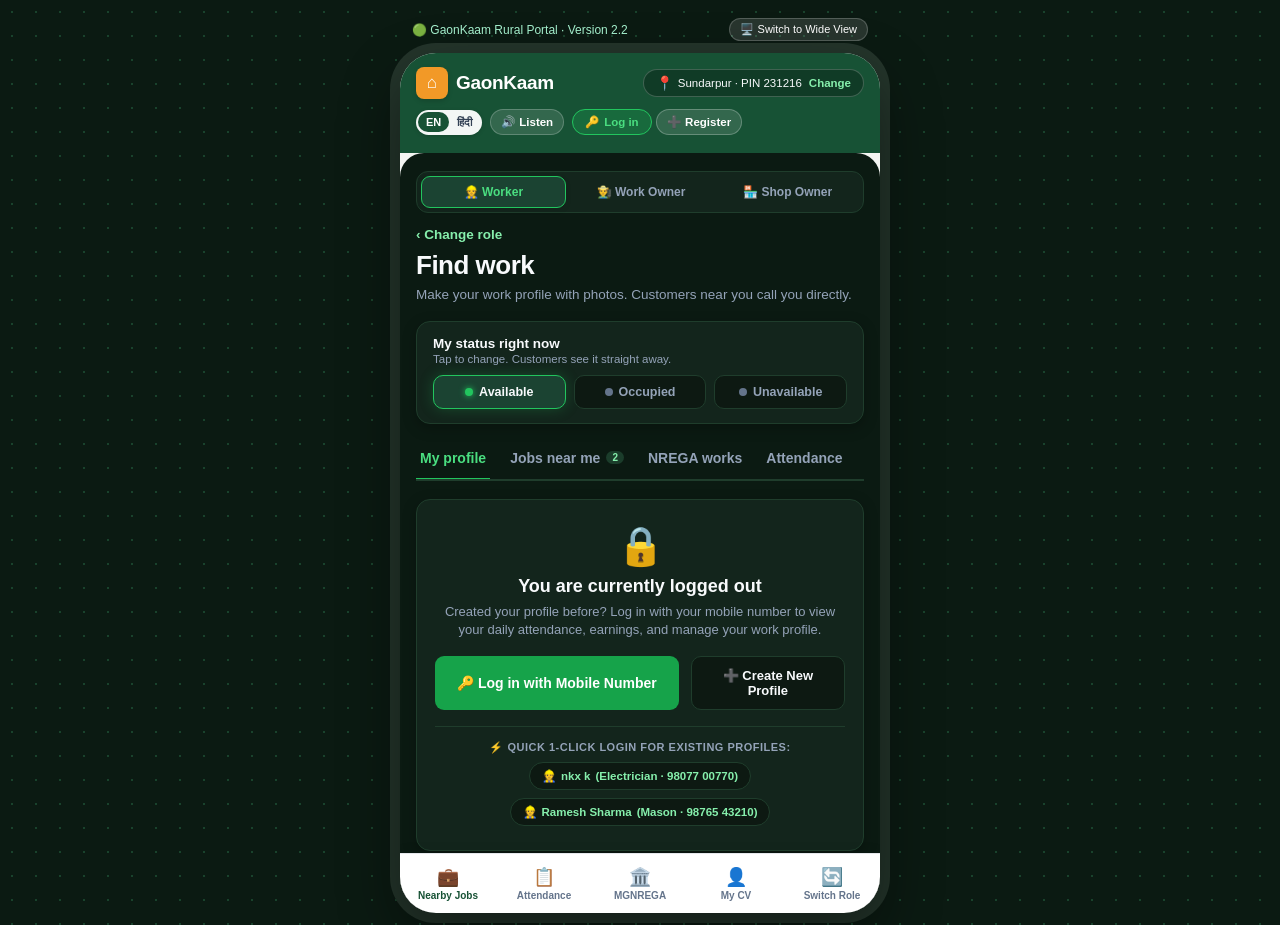
==== index.html @ 46cc80a9 "Initial commit: GaonKaam rural employment & commerce portal" ====
<!DOCTYPE html>
<html lang="en">
<head>
  <meta charset="UTF-8">
  <meta name="viewport" content="width=device-width, initial-scale=1.0, maximum-scale=1.0, user-scalable=no">
  <title>GaonKaam - Village Employment & Local Bazaar</title>
  <link rel="stylesheet" href="styles.css">
  <link rel="icon" href="data:image/svg+xml,<svg xmlns='http://www.w3.org/2000/svg' viewBox='0 0 24 24' fill='%23f59e0b'><rect width='24' height='24' rx='6' fill='%23175235'/><path d='m3 9 9-7 9 7v11a2 2 0 0 1-2 2H5a2 2 0 0 1-2-2z' stroke='%23ffffff' stroke-width='2'/></svg>">
</head>
<body>

  <!-- Outer Responsive Wrapper -->
  <div class="app-container-wrapper" id="appContainerWrapper">
    
    <!-- Top Mockup Controller Bar -->
    <div class="top-device-bar">
      <span>🟢 GaonKaam Rural Portal · Version 2.2</span>
      <button class="device-toggle-btn" id="deviceToggleBtn" onclick="toggleDeviceView()">
        🖥️ Switch to Wide View
      </button>
    </div>

    <!-- Phone Canvas Shell -->
    <div class="phone-canvas">
      
      <!-- Scrollable Inner Viewport -->
      <div class="app-viewport" id="appViewport">

        <!-- ================================================================
             SCREEN 1: FIRST INTERFACE - LOCATION ACCESS (PINCODE / DISTRICT / BLOCK)
             ================================================================ -->
        <div id="screenLocationGate" class="location-gate-card">
          <div class="gate-badge-header">
            <div class="gate-logo-icon">🏡</div>
            <h1>GaonKaam · गाँवकाम</h1>
            <p>Work, workers and goods — in your village and beyond. Enter your area to continue.</p>
          </div>

          <!-- Method 1: Pincode -->
          <div class="entry-box-pincode">
            <label class="form-label" style="display:flex; justify-content:space-between;">
              <span>6-Digit Area Pincode / पिनकोड</span>
              <span style="font-weight:normal; color:#64748b; font-size:11px;">Instant Auto-Lookup</span>
            </label>
            <div class="pincode-input-row">
              <input type="number" id="pincodeInput" class="pincode-input-field" placeholder="e.g. 231216" maxlength="6">
              <button class="btn-verify-pin" onclick="handlePincodeLookup(document.getElementById('pincodeInput').value.trim())">Check</button>
            </div>
            <div id="pincodeFeedback" style="font-size:12px; margin-top:6px; min-height:16px;"></div>
          </div>

          <div class="divider-with-text">OR CHOOSE DISTRICT &amp; BLOCK / ज़िला और ब्लॉक</div>

          <!-- Method 2: State -> District -> Block -> Village Dropdowns -->
          <form id="locationSelectForm" class="dropdown-fields-box" onsubmit="submitLocationForm(event)">
            <div class="form-field-group">
              <label class="form-label">State / राज्य</label>
              <select id="stateSelect" class="select-custom-field">
                <option value="">-- Select State --</option>
              </select>
            </div>

            <div class="form-row-two-col">
              <div class="form-field-group">
                <label class="form-label">District / ज़िला</label>
                <select id="districtSelect" class="select-custom-field" disabled>
                  <option value="">-- Select District --</option>
                </select>
              </div>

              <div class="form-field-group">
                <label class="form-label">Block / ब्लॉक</label>
                <select id="blockSelect" class="select-custom-field" disabled>
                  <option value="">-- Select Block --</option>
                </select>
              </div>
            </div>

            <div class="form-field-group">
              <label class="form-label">Village / गाँव या कस्बा</label>
              <select id="villageSelect" class="select-custom-field" disabled>
                <option value="">-- Select Village --</option>
              </select>
            </div>

            <button type="submit" class="btn-publish-listing" style="margin-top:4px;">
              Enter Village Portal · गाँव में प्रवेश करें ›
            </button>
          </form>

          <!-- Detect GPS button -->
          <button type="button" class="btn-profile-secondary" onclick="autoDetectLocation()">
            📍 Detect My Village Automatically
          </button>

          <!-- Quick Demo Villages Chips -->
          <div>
            <span style="font-size:12px; font-weight:700; color:#475569;">Try Demo Villages:</span>
            <div class="quick-demo-villages">
              <button type="button" class="demo-chip" onclick="selectDemoVillage('231216', 'Sundarpur')">🌾 Sundarpur (Sonbhadra - 231216)</button>
              <button type="button" class="demo-chip" onclick="selectDemoVillage('231217', 'Kheda')">🏡 Kheda (Sonbhadra - 231217)</button>
              <button type="button" class="demo-chip" onclick="selectDemoVillage('801108', 'Maner')">🚜 Maner (Patna - 801108)</button>
              <button type="button" class="demo-chip" onclick="selectDemoVillage('303007', 'Bagru')">🪵 Bagru (Jaipur - 303007)</button>
            </div>
          </div>
        </div>

        <!-- ================================================================
             SCREEN 2: SECOND INTERFACE - MAIN HUB / WHAT DO YOU WANT TO DO? (PAGE 1)
             ================================================================ -->
        <div id="screenHomeHub" class="hidden">
          <!-- Green Header matching Page 1 + User Logout Bar -->
          <div class="header-green role-portal-mode">
            <div class="header-top-row">
              <div class="logo-group" onclick="navigateTo('home_hub')">
                <div class="logo-badge">⌂</div>
                <div class="logo-text">GaonKaam</div>
              </div>

              <!-- Location Pill matching Screenshot -->
              <div class="header-loc-pill" onclick="navigateTo('location_gate')">
                <span class="loc-pin-icon">📍</span>
                <span id="currentLocTextTop">Sundarpur · PIN 231216</span>
                <span class="loc-change-text">Change</span>
              </div>

              <!-- Center/Right Actions -->
              <div class="header-right-actions">
                <div class="lang-toggle-pill">
                  <button type="button" class="lang-btn active" id="btnLangEn" onclick="switchLang('en')">EN</button>
                  <button type="button" class="lang-btn" id="btnLangHi" onclick="switchLang('hi')">हिंदी</button>
                </div>
                <button type="button" class="header-action-btn" onclick="speakCurrentScreen()" title="Listen to Screen">
                  <span>🔊</span>
                  <span>Listen</span>
                </button>
                <div id="headerUserBadgeContainer"></div>
              </div>
            </div>

            <!-- Village Location Pill (Fallback) -->
            <div class="location-status-bar">
              <div class="location-info">
                <span class="loc-pin-icon">📍</span>
                <span id="currentLocText">Sundarpur village · [Your district]</span>
              </div>
              <span class="location-change-link" onclick="navigateTo('location_gate')">Change</span>
            </div>
          </div>

          <!-- White Curved Body -->
          <div class="main-curved-content">
            <div class="section-hero-title">
              What do you want to do? <span style="font-weight:normal; font-size:15px; color:#475569;">आप क्या करना चाहते हैं?</span>
            </div>

            <!-- Dynamic Role Cards Stack -->
            <div id="homeHubContent"></div>
          </div>
        </div>

        <!-- ================================================================
             SCREEN 3: ALL WORK CATEGORIES (PDF PAGE 2)
             ================================================================ -->
        <div id="screenAllWork" class="hidden">
          <div class="sub-screen-header">
            <div class="header-left-col">
              <button class="back-btn" onclick="navigateTo('home_hub')">‹</button>
              <div class="sub-header-titles">
                <h2>All work</h2>
                <p>सभी काम · pick a type of work</p>
              </div>
            </div>
            <div class="lang-toggle-pill">
              <button type="button" class="lang-btn active" onclick="switchLang('en')">EN</button>
              <button type="button" class="lang-btn" onclick="switchLang('hi')">हिंदी</button>
            </div>
          </div>

          <!-- Search Bar -->
          <div class="search-container">
            <div class="search-input-box">
              <span class="search-icon">🔍</span>
              <input type="text" id="searchWorkInput" placeholder="Search carpenter, mason, driver...">
            </div>
          </div>

          <!-- Counter Banner -->
          <div class="categories-status-banner" id="allWorkCountBanner">
            12 types of work · 27 workers <span>Tap to see workers</span>
          </div>

          <!-- 3x4 Categories Grid (Page 2) -->
          <div class="work-categories-grid" id="categoriesGridContainer"></div>
        </div>

        <!-- ================================================================
             SCREEN 4: CATEGORY WORKERS LISTING (PDF PAGE 3)
             ================================================================ -->
        <div id="screenCategoryWorkers" class="hidden">
          <div class="sub-screen-header">
            <div class="header-left-col">
              <button class="back-btn" onclick="navigateTo('all_work')">‹</button>
              <div class="sub-header-titles">
                <h2 id="categoryWorkersHeaderTitle">Carpenters</h2>
                <p id="categoryWorkersHeaderSub">बढ़ई · 6 people</p>
              </div>
            </div>
          </div>

          <!-- Distance Filter Pills (Page 3) -->
          <div class="pills-filter-row" id="categoryDistancePills">
            <button class="distance-pill active" data-dist="anywhere" onclick="setDistanceFilter('anywhere')">Anywhere</button>
            <button class="distance-pill" data-dist="village" onclick="setDistanceFilter('village')">My village</button>
            <button class="distance-pill" data-dist="10km" onclick="setDistanceFilter('10km')">10 km</button>
            <button class="distance-pill" data-dist="50km" onclick="setDistanceFilter('50km')">50 km</button>
          </div>

          <!-- Workers Cards List (Page 3 - Real Photos & Past Sites) -->
          <div class="workers-cards-list" id="categoryWorkersList"></div>
        </div>

        <!-- ================================================================
             SCREEN 5: HIRE WORKERS DIRECTORY & JOB BOARD (PDF PAGE 4)
             ================================================================ -->
        <div id="screenHireWorkers" class="hidden">
          <div class="sub-screen-header">
            <div class="header-left-col">
              <button class="back-btn" onclick="navigateTo('home_hub')">‹</button>
              <div class="sub-header-titles">
                <h2>Hire workers</h2>
                <p>कारीगर बुलाएं · verified by phone</p>
              </div>
            </div>
            <button class="cart-header-btn" title="Post Job" onclick="openPostJobModal()">
              <span style="font-size:20px;">➕</span>
            </button>
          </div>

          <!-- Work Owner's Hired Team & Attendance Shortcut Banner (User Request) -->
          <div class="hired-team-banner-card" id="hireScreenHiredBanner" onclick="navigateTo('profile_creator')">
            <div class="hired-banner-left">
              <span style="font-size:22px;">📋</span>
              <div>
                <strong id="hiredBannerTitle">My Hired Workers &amp; Daily Attendance Register</strong>
                <p id="hiredBannerSub">Track present/absent days and total wages due</p>
              </div>
            </div>
            <span class="hired-banner-badge" id="hiredBannerCountBadge">2 Active</span>
          </div>

          <!-- Category Filter Bar (Page 4) -->
          <div class="category-pill-bar" id="hireCategoryPills"></div>

          <!-- Yellow "Post a job instead" CTA Card (Page 4) -->
          <div class="post-job-cta-card" onclick="openPostJobModal()">
            <div class="post-job-left">
              <div class="plus-gold-circle">+</div>
              <div>
                <div class="post-job-title">Post a job instead</div>
                <div class="post-job-sub">Workers nearby will call you</div>
              </div>
            </div>
            <div class="arrow-right">›</div>
          </div>

          <!-- Subheading -->
          <div class="near-you-header">
            <span id="hireNearCountText">5 workers near you</span>
            <span class="distance-subtext">Within 25 km</span>
          </div>

          <!-- Workers List (Page 4) -->
          <div class="workers-cards-list" id="hireWorkersListContainer"></div>
        </div>

        <!-- ================================================================
             SCREEN 6: GAON BAZAAR (PDF PAGE 5)
             ================================================================ -->
        <div id="screenBazaar" class="hidden">
          <div class="sub-screen-header">
            <div class="header-left-col">
              <button class="back-btn" onclick="navigateTo('home_hub')">‹</button>
              <div class="sub-header-titles">
                <h2>Gaon Bazaar</h2>
                <p>गाँव का बाज़ार · buy from local dealers</p>
              </div>
            </div>
            <button class="cart-header-btn" onclick="openCartModal()">
              🛒
              <div class="cart-counter-badge" id="bazaarCartBadge">2</div>
            </button>
          </div>

          <!-- Search Bar (Page 5) -->
          <div class="search-container">
            <div class="search-input-box">
              <span class="search-icon">🔍</span>
              <input type="text" id="searchBazaarInput" placeholder="Seeds, fertiliser, tools, milk...">
            </div>
          </div>

          <!-- Filter Pills (Page 5) -->
          <div class="bazaar-filter-pills" id="bazaarFilterPills">
            <button class="bazaar-pill active" data-filter="in_village" onclick="setBazaarFilter('in_village')">In my village</button>
            <button class="bazaar-pill" data-filter="nearby" onclick="setBazaarFilter('nearby')">Nearby villages</button>
            <button class="bazaar-pill" data-filter="outside" onclick="setBazaarFilter('outside')">Outside · delivery</button>
          </div>

          <!-- Meta Row: Sold in [Village] and Categories link -->
          <div class="bazaar-meta-bar">
            <div class="bazaar-section-title" id="bazaarSoldInTitle">Sold in Sundarpur</div>
            <div style="display:flex; gap:10px; align-items:center;">
              <a class="bazaar-categories-link" style="color:#0284c7; font-weight:700;" onclick="navigateTo('shop_orders')">📦 Shop Orders</a>
              <a class="bazaar-categories-link" onclick="navigateTo('profile_creator')">+ Manage Shop</a>
            </div>
          </div>

          <!-- 2-Column Product Grid (Page 5 - Real Photos) -->
          <div class="bazaar-products-grid" id="bazaarProductsGrid"></div>
        </div>

        <!-- ================================================================
             SCREEN 7: SELL A PRODUCT / STORE MANAGER INTERFACE (PDF PAGE 6)
             ================================================================ -->
        <div id="screenSellProduct" class="hidden">
          <div class="sub-screen-header">
            <div class="header-left-col">
              <button class="back-btn" onclick="navigateTo('bazaar')">‹</button>
              <div class="sub-header-titles">
                <h2>Sell a product</h2>
                <p id="sellProductShopSub">सामान बेचें · Sharma Beej Bhandar</p>
              </div>
            </div>
          </div>

          <!-- Form matching Page 6 with Real Photo Upload -->
          <form class="form-screen-container" onsubmit="handlePublishListing(event)">
            
            <!-- Quick Link to Shop Orders Dashboard -->
            <div style="background:#e0f2fe; border:1px solid #bae6fd; border-radius:10px; padding:10px 12px; display:flex; justify-content:space-between; align-items:center; cursor:pointer;" onclick="navigateTo('shop_orders')">
              <div style="display:flex; align-items:center; gap:8px;">
                <span style="font-size:20px;">📦</span>
                <div>
                  <strong style="font-size:13px; color:#0369a1;">Manage Customer Orders (ऑर्डर देखें)</strong>
                  <p style="font-size:11px; color:#0c4a6e;">Check pending and completed orders from village buyers</p>
                </div>
              </div>
              <span style="font-weight:700; color:#0284c7; font-size:14px;">Open ›</span>
            </div>

            <!-- Real Product Photo Upload Dropzone (Page 6) -->
            <div class="photo-upload-dropzone" onclick="document.getElementById('sellProdFileInput').click()">
              <input type="file" id="sellProdFileInput" accept="image/*" style="display:none;" onchange="handleProductPhotoUpload(event)">
              <span style="font-size:28px;">📷</span>
              <span class="photo-upload-text" id="sellProdPhotoLabel">Add product photo · फोटो लें</span>
              <p style="font-size:11px; color:#64748b;">Upload genuine product picture from camera or gallery</p>
              <img id="sellProdPhotoPreview" src="" class="photo-preview-box" alt="Product Preview">
            </div>

            <!-- Quick Preset Product Photo Chips -->
            <div style="background:#f8fafc; border-radius:8px; padding:8px;">
              <span style="font-size:11px; font-weight:700; color:#475569;">Or pick rural product preset:</span>
              <div style="display:flex; flex-wrap:wrap; gap:6px; margin-top:4px;">
                <button type="button" class="demo-chip" onclick="setPresetProductPhoto('wheatSeedPhoto')">🌾 Wheat Seed</button>
                <button type="button" class="demo-chip" onclick="setPresetProductPhoto('dapFertilizerPhoto')">🪵 DAP Fertilizer</button>
                <button type="button" class="demo-chip" onclick="setPresetProductPhoto('buffaloMilkPhoto')">🥛 Buffalo Milk</button>
                <button type="button" class="demo-chip" onclick="setPresetProductPhoto('steelSicklePhoto')">⛏️ Steel Sickle</button>
              </div>
            </div>

            <!-- Product Name (Page 6) -->
            <div class="form-field-group">
              <label class="form-label">Product name <span class="req">*</span></label>
              <input type="text" id="prodNameInput" class="form-input-text" placeholder="e.g. Wheat seed (certified)" value="Wheat seed (certified)" required>
            </div>

            <!-- Price and Per (Page 6) -->
            <div class="form-row-two-col">
              <div class="form-field-group">
                <label class="form-label">Price (₹) <span class="req">*</span></label>
                <input type="number" id="prodPriceInput" class="form-input-text" placeholder="1250" value="1250" required>
              </div>
              <div class="form-field-group">
                <label class="form-label">Per <span class="req">*</span></label>
                <input type="text" id="prodUnitInput" class="form-input-text" placeholder="40 kg bag" value="40 kg bag" required>
              </div>
            </div>

            <!-- Stock Available (Page 6) -->
            <div class="form-field-group">
              <label class="form-label">Stock available</label>
              <input type="text" id="prodStockInput" class="form-input-text" placeholder="35 bags" value="35 bags">
            </div>

            <!-- Who Can Buy Radio Group (Page 6) -->
            <div class="form-field-group">
              <label class="form-label">Who can buy? · किसे बेचें?</label>
              <div class="radio-options-card">
                <label class="radio-option-item">
                  <input type="radio" name="whoCanBuy" value="village">
                  <div class="radio-text-col">
                    <strong>Only my village</strong>
                    <p>Sundarpur buyers pick up from shop</p>
                  </div>
                </label>
                <label class="radio-option-item">
                  <input type="radio" name="whoCanBuy" value="nearby" checked>
                  <div class="radio-text-col">
                    <strong>Nearby villages</strong>
                    <p>Up to 25 km around you</p>
                  </div>
                </label>
                <label class="radio-option-item">
                  <input type="radio" name="whoCanBuy" value="everywhere">
                  <div class="radio-text-col">
                    <strong>Everywhere</strong>
                    <p>Any buyer · you ship or deliver</p>
                  </div>
                </label>
              </div>
            </div>

            <!-- I Can Deliver Switch (Page 6) -->
            <div class="toggle-switch-row">
              <span class="toggle-switch-label">I can deliver (होम डिलीवरी)</span>
              <label class="switch">
                <input type="checkbox" id="canDeliverSwitch" checked>
                <span class="slider"></span>
              </label>
            </div>

            <!-- Publish Listing Button (Page 6) -->
            <button type="submit" class="btn-publish-listing">
              Publish listing · बेचना शुरू करें
            </button>
          </form>
        </div>

        <!-- ================================================================
             SCREEN 8: DEDICATED PROFILE CREATOR & MANAGER (WITH PHOTOS & WORK SITES & LOGOUT)
             ================================================================ -->
        <div id="screenProfileCreator" class="hidden">
          <div class="sub-screen-header">
            <div class="header-left-col">
              <button class="back-btn" onclick="navigateTo('home_hub')">‹</button>
              <div class="sub-header-titles">
                <h2>Profile Manager</h2>
                <p>प्रोफ़ाइल, फोटो व कार्य स्थल विवरण</p>
              </div>
            </div>
            <button type="button" class="btn-header-logout" onclick="handleUserLogout()" title="Log out">
              <span>🚪</span>
              <span>${t('logout')}</span>
            </button>
          </div>

          <div class="profile-screen-container" id="profileScreenContent"></div>
        </div>

        <!-- ================================================================
             SCREEN 9: SHOP OWNER ORDERS MANAGER (User Request)
             ================================================================ -->
        <div id="screenShopOrders" class="hidden">
          <div class="sub-screen-header">
            <div class="header-left-col">
              <button class="back-btn" onclick="navigateTo('bazaar')">‹</button>
              <div class="sub-header-titles">
                <h2 id="ordersManagerTitle">Shop Orders Manager</h2>
                <p id="ordersManagerShopSub">दुकानदार ऑर्डर प्रबंधन · Sharma Beej Bhandar</p>
              </div>
            </div>
            <button class="btn-profile-secondary" style="font-size:11px; padding:4px 8px;" onclick="navigateTo('sell_product')">
              + Add Item
            </button>
          </div>

          <!-- Dynamic Shop Orders Content (KPIs, Filters, Order Cards) -->
          <div class="orders-screen-container" id="shopOrdersScreenContent"></div>
        </div>

        <!-- ================================================================
             SCREEN 10: MNREGA GOVT RURAL WORKS & DIGITAL ATTENDANCE (User Request)
             ================================================================ -->
        <div id="screenMnrega" class="hidden">
          <div class="sub-screen-header">
            <div class="header-left-col">
              <button class="back-btn" onclick="navigateTo('home_hub')">‹</button>
              <div class="sub-header-titles">
                <h2 id="mnregaHeaderTitle">MGNREGA Rural Works</h2>
                <p id="mnregaHeaderSub">मनरेगा कार्य, जॉब कार्ड व डिजिटल हाजिरी (NMMS)</p>
              </div>
            </div>
            <button class="btn-profile-secondary" style="font-size:11px; padding:4px 8px;" onclick="openJobCardApplicationModal()">
              + Job Card
            </button>
          </div>

          <!-- Dynamic MNREGA Content (Govt Works, Muster Roll Attendance, Workers) -->
          <div class="mnrega-screen-container" id="mnregaScreenContent"></div>
        </div>

      </div> <!-- /app-viewport -->

      <!-- ================================================================
           BOTTOM NAVIGATION BAR (Work, Hire, Market, Sell, Profile)
           ================================================================ -->
      <nav class="bottom-nav-bar hidden" id="bottomNavBar">
        <button class="nav-item-btn active" id="navBtnWork" onclick="navigateTo('all_work')">
          <span class="nav-icon">💼</span>
          <span>Work</span>
        </button>
        <button class="nav-item-btn" id="navBtnHire" onclick="navigateTo('hire_workers')">
          <span class="nav-icon">👥</span>
          <span>Hire</span>
        </button>
        <button class="nav-item-btn" id="navBtnMarket" onclick="navigateTo('bazaar')">
          <span class="nav-icon">🏪</span>
          <span>Market</span>
        </button>
        <button class="nav-item-btn" id="navBtnSell" onclick="navigateTo('sell_product')">
          <span class="nav-icon">＋</span>
          <span>Sell</span>
        </button>
        <button class="nav-item-btn" id="navBtnProfile" onclick="navigateTo('profile_creator')">
          <span class="nav-icon">👤</span>
          <span>Profile</span>
        </button>
      </nav>

    </div> <!-- /phone-canvas -->

  </div> <!-- /app-container-wrapper -->


  <!-- ================================================================
       MODAL: SELECT APP ROLE / INTERFACE (User Request)
       ================================================================ -->
  <div class="modal-overlay" id="modalRoleSwitcher">
    <div class="modal-dialog-box">
      <div class="modal-header-row">
        <div>
          <h3 id="roleModalTitle">Select Your Interface &amp; Role</h3>
          <p id="roleModalSub" style="font-size:12px; color:#64748b;">अपनी भूमिका चुनें · ऐप का पूरा इंटरफ़ेस उसी अनुसार बदलेगा</p>
        </div>
        <button class="modal-close-btn" onclick="closeModal('modalRoleSwitcher')">✕</button>
      </div>

      <div class="modal-body-scroll" style="display:flex; flex-direction:column; gap:12px;">
        <!-- Option 1: Worker -->
        <div class="role-modal-choice-card" id="roleChoiceWorker" onclick="selectAppRole('worker')">
          <div class="role-choice-left">
            <div class="role-choice-icon-box worker">👷</div>
            <div class="role-choice-text">
              <h4>Worker / कामगार (कारीगर)</h4>
              <p>Find nearby work, view daily attendance, track wages earned, and manage past work experience.</p>
            </div>
          </div>
          <div class="arrow-right">›</div>
        </div>

        <!-- Option 2: Work Owner -->
        <div class="role-modal-choice-card" id="roleChoiceHirer" onclick="selectAppRole('hirer')">
          <div class="role-choice-left">
            <div class="role-choice-icon-box hirer">👨‍🌾</div>
            <div class="role-choice-text">
              <h4>Work Owner / काम देने वाले</h4>
              <p>Hire local workers, post job requirements, and manage daily attendance register (P/A) with wage calculations.</p>
            </div>
          </div>
          <div class="arrow-right">›</div>
        </div>

        <!-- Option 3: Shop Owner -->
        <div class="role-modal-choice-card" id="roleChoiceStore" onclick="selectAppRole('store_manager')">
          <div class="role-choice-left">
            <div class="role-choice-icon-box store">🏪</div>
            <div class="role-choice-text">
              <h4>Shop Owner / दुकानदार (स्टोर मैनेजर)</h4>
              <p>Manage customer orders (pending &amp; completed), list seeds &amp; farm goods in Gaon Bazaar, and track sales.</p>
            </div>
          </div>
          <div class="arrow-right">›</div>
        </div>
      </div>
    </div>
  </div>


  <!-- ================================================================
       MODAL: HIRE WORKER & ADD TO OWNER PROFILE (User Request)
       ================================================================ -->
  <div class="modal-overlay" id="modalHireConfirm">
    <div class="modal-dialog-box">
      <div class="modal-header-row">
        <div>
          <h3 id="hireModalHeaderTitle">Hire Worker &amp; Add to Team</h3>
          <p id="hireModalHeaderSub" style="font-size:12px; color:#64748b;">काम पर रखें एवं दैनिक हाजिरी रजिस्टर शुरू करें</p>
        </div>
        <button class="modal-close-btn" onclick="closeModal('modalHireConfirm')">✕</button>
      </div>

      <div class="modal-body-scroll">
        <form onsubmit="handleConfirmHireSubmit(event)" style="display:flex; flex-direction:column; gap:12px;">
          <!-- Worker Summary Card -->
          <div id="hireConfirmWorkerPreview" style="background:#f0fdf4; border:1.5px solid #86efac; border-radius:12px; padding:12px;"></div>

          <input type="hidden" id="hireConfirmWorkerId" value="">

          <div class="form-field-group">
            <label class="form-label">
              <span>Task / Project Name (काम का नाम) <span class="req">*</span></span>
            </label>
            <input type="text" id="hireConfirmProjectTitle" class="form-input-text" placeholder="e.g. Boundary wall cementing" value="Boundary wall construction" required>
            
            <!-- Quick Project Chips -->
            <div style="display:flex; flex-wrap:wrap; gap:6px; margin-top:6px;">
              <button type="button" class="demo-chip" onclick="setHireProjectPreset('Boundary Wall & Verandah')">🧱 Boundary Wall</button>
              <button type="button" class="demo-chip" onclick="setHireProjectPreset('Paddy / Wheat Harvesting')">🌾 Field Harvest</button>
              <button type="button" class="demo-chip" onclick="setHireProjectPreset('House Plaster & Cementing')">🏠 Plaster Work</button>
              <button type="button" class="demo-chip" onclick="setHireProjectPreset('Tubewell Pipe & Water Line')">🚰 Pipe Line</button>
            </div>
          </div>

          <div class="form-row-two-col">
            <div class="form-field-group">
              <label class="form-label">Agreed Daily Wage (₹ / day) <span class="req">*</span></label>
              <input type="number" id="hireConfirmDailyWage" class="form-input-text" value="600" min="100" required>
            </div>
            <div class="form-field-group">
              <label class="form-label">Start Date (आरंभ तिथि) <span class="req">*</span></label>
              <input type="text" id="hireConfirmStartDate" class="form-input-text" value="Today (31 Oct 2026)" required>
            </div>
          </div>

          <div class="form-field-group">
            <label class="form-label">Work Owner / Employer Name</label>
            <input type="text" id="hireConfirmOwnerName" class="form-input-text" value="Chaudhary Virendra Singh (Work Owner)">
          </div>

          <div class="form-field-group">
            <label class="form-label">Work Site Landmark in Village</label>
            <input type="text" id="hireConfirmWorkSite" class="form-input-text" value="East Field Plot, Sundarpur">
          </div>

          <div style="background:#fefce8; border:1px solid #fef08a; border-radius:8px; padding:10px; font-size:12px; color:#854d0e; display:flex; gap:8px; align-items:flex-start;">
            <span style="font-size:16px;">💡</span>
            <div>
              <strong>Instant Digital Attendance Register:</strong> This worker will be added to your profile immediately. You will be able to mark daily attendance (Present/Absent) and track total wages payable.
            </div>
          </div>

          <div style="display:grid; grid-template-columns: 1fr; gap:8px;">
            <button type="submit" class="btn-publish-listing">
              ✓ Confirm Hire &amp; Add to My Profile ›
            </button>
            <button type="button" class="btn-profile-secondary" id="hireConfirmCallBtn">
              📞 Call Worker to Discuss First
            </button>
          </div>
        </form>
      </div>
    </div>
  </div>


  <!-- ================================================================
       MODAL: POST A JOB (HIRER ROLE)
       ================================================================ -->
  <div class="modal-overlay" id="modalPostJob">
    <div class="modal-dialog-box">
      <div class="modal-header-row">
        <div>
          <h3>Post A Job · काम पोस्ट करें</h3>
          <p style="font-size:12px; color:#64748b;">Workers nearby will call you</p>
        </div>
        <button class="modal-close-btn" onclick="closeModal('modalPostJob')">✕</button>
      </div>

      <div class="modal-body-scroll">
        <form onsubmit="handlePublishJob(event)" style="display:flex; flex-direction:column; gap:12px;">
          <div class="form-field-group">
            <label class="form-label">Job Requirement / काम का नाम <span class="req">*</span></label>
            <input type="text" id="jobTitleInput" class="form-input-text" placeholder="e.g. Need 4 farm labourers for wheat sowing" required>
          </div>

          <div class="form-field-group">
            <label class="form-label">Category / कारीगर का प्रकार</label>
            <select id="jobCatSelect" class="select-custom-field">
              <option value="farm_labour">Farm Labour (खेत मज़दूर)</option>
              <option value="mason">Mason (राजमिस्त्री)</option>
              <option value="carpenter">Carpenter (बढ़ई)</option>
              <option value="electrician">Electrician (बिजली मिस्त्री)</option>
              <option value="plumber">Plumber (नल मिस्त्री)</option>
              <option value="helper">Helper (सहायक मज़दूर)</option>
            </select>
          </div>

          <div class="form-row-two-col">
            <div class="form-field-group">
              <label class="form-label">Workers Needed</label>
              <input type="number" id="jobWorkersCount" class="form-input-text" value="3" min="1">
            </div>
            <div class="form-field-group">
              <label class="form-label">Wage (₹ / day)</label>
              <input type="number" id="jobWageInput" class="form-input-text" value="500">
            </div>
          </div>

          <div class="form-field-group">
            <label class="form-label">Duration</label>
            <input type="text" id="jobDurationInput" class="form-input-text" placeholder="e.g. 3 days" value="3 days">
          </div>

          <div class="form-field-group">
            <label class="form-label">Notes &amp; Location Landmark</label>
            <textarea id="jobNotesInput" class="form-input-text" rows="2" placeholder="e.g. Work starts 7 AM at East Field. Lunch provided."></textarea>
          </div>

          <button type="submit" class="btn-publish-listing">
            Broadcast Job to Local Workers ›
          </button>
        </form>
      </div>
    </div>
  </div>


  <!-- ================================================================
       MODAL: WORKER DETAILS & CV MODAL (WITH WORK SITES)
       ================================================================ -->
  <div class="modal-overlay" id="modalWorkerDetails">
    <div class="modal-dialog-box">
      <div class="modal-header-row">
        <h3>Worker Profile · कारीगर प्रोफ़ाइल</h3>
        <button class="modal-close-btn" onclick="closeModal('modalWorkerDetails')">✕</button>
      </div>
      <div class="modal-body-scroll" id="workerModalContent"></div>
    </div>
  </div>


  <!-- ================================================================
       MODAL: DIRECT CALL & CONNECT DIALOG
       ================================================================ -->
  <div class="modal-overlay" id="modalCallConnect">
    <div class="modal-dialog-box">
      <div class="modal-header-row">
        <h3>Call Worker · संपर्क करें</h3>
        <button class="modal-close-btn" onclick="closeModal('modalCallConnect')">✕</button>
      </div>
      <div class="modal-body-scroll" id="callDialogContent"></div>
    </div>
  </div>


  <!-- ================================================================
       MODAL: VOICE ASSISTANT ("बोलकर बताएं")
       ================================================================ -->
  <div class="modal-overlay" id="modalVoiceAssistant">
    <div class="modal-dialog-box">
      <div class="modal-header-row">
        <h3>बोलकर बताएं · Voice Search</h3>
        <button class="modal-close-btn" onclick="closeModal('modalVoiceAssistant')">✕</button>
      </div>
      <div class="modal-body-scroll" style="text-align:center;">
        <div class="voice-wave-container">
          <div class="voice-wave-bar"></div>
          <div class="voice-wave-bar"></div>
          <div class="voice-wave-bar"></div>
          <div class="voice-wave-bar"></div>
          <div class="voice-wave-bar"></div>
        </div>

        <div id="voiceStatusText" style="font-size:14px; font-weight:700; color:#15803d; margin-bottom:8px;">
          Listening... बोलिए...
        </div>

        <div id="voiceTranscriptResult" style="font-size:16px; font-weight:800; color:#0f172a; min-height:28px;">
          ...
        </div>

        <p style="font-size:12px; color:#64748b; margin-top:8px;">
          Or tap a quick rural voice search shortcut:
        </p>

        <div style="display:flex; flex-wrap:wrap; gap:6px; justify-content:center; margin-top:10px;">
          <button type="button" class="demo-chip" onclick="triggerVoiceSuggestion('बढ़ई चाहिए')">🪚 बढ़ई चाहिए (Carpenter)</button>
          <button type="button" class="demo-chip" onclick="triggerVoiceSuggestion('राजमिस्त्री')">🧱 राजमिस्त्री (Mason)</button>
          <button type="button" class="demo-chip" onclick="triggerVoiceSuggestion('गेहूं का बीज')">🌾 गेहूं का बीज (Wheat Seed)</button>
          <button type="button" class="demo-chip" onclick="triggerVoiceSuggestion('खेत मज़दूर')">👨‍🌾 खेत मज़दूर (Farm labour)</button>
        </div>
      </div>
    </div>
  </div>


  <!-- ================================================================
       MODAL: SHOPPING CART & CHECKOUT MODAL
       ================================================================ -->
  <div class="modal-overlay" id="modalCart">
    <div class="modal-dialog-box">
      <div class="modal-header-row">
        <div>
          <h3>Village Shopping Cart · झोला</h3>
          <p style="font-size:12px; color:#64748b;">Direct from local village shops</p>
        </div>
        <button class="modal-close-btn" onclick="closeModal('modalCart')">✕</button>
      </div>

      <div class="modal-body-scroll">
        <div id="cartItemsList"></div>

        <div style="margin-top:14px; padding-top:10px; border-top:1.5px dashed #cbd5e1; display:flex; justify-content:space-between; align-items:center;">
          <span style="font-size:15px; font-weight:700; color:#0f172a;">Total Amount / कुल:</span>
          <span id="cartTotalAmount" style="font-size:18px; font-weight:800; color:#15803d;">₹0</span>
        </div>

        <!-- Customer Order Details for Shopkeeper -->
        <div style="background:#f8fafc; border:1px solid #cbd5e1; border-radius:8px; padding:12px; margin-top:12px; display:flex; flex-direction:column; gap:8px;">
          <strong style="font-size:12.5px; color:#0f172a;">Customer Details for Local Store:</strong>
          <input type="text" id="cartCustomerName" class="form-input-text" placeholder="Your Name / आपका नाम (e.g. Ram Singh)" value="Chaudhary Virendra Singh">
          <input type="tel" id="cartCustomerPhone" class="form-input-text" placeholder="Mobile Number / फ़ोन नंबर" value="+91 98210 55443">
          
          <div class="form-row-two-col">
            <select id="cartDeliveryType" class="select-custom-field">
              <option value="pickup">🏬 Pickup from Shop (दुकान से)</option>
              <option value="delivery">🏠 Home Delivery (घर पर)</option>
            </select>
            <input type="text" id="cartCustomerLandmark" class="form-input-text" placeholder="Landmark (Near East Field)" value="Near East Field">
          </div>
        </div>

        <button type="button" class="btn-publish-listing" onclick="handleCheckout(event)" style="margin-top:12px;">
          Confirm Order &amp; Send to Shopkeeper ›
        </button>
      </div>
    </div>
  </div>


  <!-- ================================================================
       MODAL: PHONE LOGIN MODAL
       ================================================================ -->
  <div class="modal-overlay" id="modalLogin">
    <div class="modal-dialog-box">
      <div class="modal-header-row">
        <h3>🔑 Log in with phone · फ़ोन से लॉगिन</h3>
        <button class="modal-close-btn" onclick="closeModal('modalLogin')">✕</button>
      </div>
      <div class="modal-body-scroll">
        <form onsubmit="handleLoginSubmit(event)" style="display:flex; flex-direction:column; gap:12px;">
          <div class="form-field-group">
            <label class="form-label">10-Digit Mobile Number / मोबाइल नंबर</label>
            <input type="tel" id="loginPhoneInput" class="form-input-text" placeholder="e.g. 9807700770" maxlength="10" required>
          </div>
          <p style="font-size:12px; color:#64748b; margin:0;">Enter the mobile number used when creating your profile.</p>
          <button type="submit" class="btn-publish-listing">Send OTP &amp; Log In ›</button>
        </form>

        <!-- Quick 1-Click Demo Profiles -->
        <div class="login-modal-demo-box">
          <div class="login-modal-demo-title">⚡ Quick 1-Click Login (Pre-registered Profiles):</div>
          <div style="display:flex; flex-direction:column; gap:6px;">
            <button type="button" class="demo-login-chip" onclick="quickLoginWithPhone('9807700770')">
              👷 <strong>nkx k</strong> · Electrician (98077 00770)
            </button>
            <button type="button" class="demo-login-chip" onclick="quickLoginWithPhone('9876543210')">
              👷 <strong>Ramesh Sharma</strong> · Mason (98765 43210)
            </button>
            <button type="button" class="demo-login-chip" onclick="quickLoginWithPhone('9821055443')">
              👨‍🌾 <strong>Chaudhary Virendra Singh</strong> · Work Owner (98210 55443)
            </button>
            <button type="button" class="demo-login-chip" onclick="quickLoginWithPhone('9833322110')">
              🏪 <strong>Sharma Beej Bhandar</strong> · Shop Owner (98333 22110)
            </button>
          </div>
        </div>

        <div style="text-align:center; margin-top:14px; font-size:12.5px; color:#64748b;">
          Don't have a profile yet? <a style="color:#16a34a; font-weight:700; cursor:pointer;" onclick="closeModal('modalLogin'); navigateTo('profile_creator');">Create New Profile ›</a>
        </div>
      </div>
    </div>
  </div>


  <!-- ================================================================
       MODAL: ATTENDANCE CORRECTION QUERY / हाजिरी सुधार अनुरोध
  ================================================================ -->
  <div class="modal-overlay" id="modalAttendanceQuery">
    <div class="modal-dialog-box" style="max-width:440px;">
      <div class="modal-header-row">
        <div>
          <h3 style="margin:0; font-size:16px; font-weight:800; color:#f8fafc;">🙋‍♂️ Raise Attendance Correction Query</h3>
          <p style="margin:2px 0 0 0; font-size:11.5px; color:#94a3b8;">हाजिरी सुधार हेतु काम मालिक / मेट को अनुरोध भेजें</p>
        </div>
        <button class="modal-close-btn" onclick="closeModal('modalAttendanceQuery')">✕</button>
      </div>
      <div class="modal-body-scroll">
        <form onsubmit="handleAttendanceQuerySubmit(event)" style="display:flex; flex-direction:column; gap:12px;">
          <input type="hidden" id="queryCategory" value="private">
          
          <div class="form-field-group">
            <label class="form-label">Authority / Employer (काम मालिक या पंचायत मेट)</label>
            <input type="text" id="queryEmployerDisplay" class="form-input-text" value="Chaudhary Virendra Singh" readonly style="background:#0b1510; opacity:0.9;">
          </div>

          <div class="form-field-group">
            <label class="form-label">Date of Dispute / किस तारीख की हाजिरी गलत है? *</label>
            <select id="queryDateSelect" class="form-input-text" required style="background:#0d1912; color:#f8fafc; border:1px solid #1f3d2c;">
              <option value="28 Oct 2026 (Wednesday)">28 Oct 2026 (Wednesday) - Marked Absent (✕)</option>
              <option value="27 Oct 2026 (Tuesday)">27 Oct 2026 (Tuesday)</option>
              <option value="29 Oct 2026 (Thursday)">29 Oct 2026 (Thursday)</option>
              <option value="30 Oct 2026 (Friday)">30 Oct 2026 (Friday)</option>
              <option value="31 Oct 2026 (Saturday)">31 Oct 2026 (Saturday)</option>
              <option value="Other Recent Date">Other / अन्य तारीख</option>
            </select>
          </div>

          <div class="form-field-group">
            <label class="form-label">Correction Type / समस्या क्या है? *</label>
            <select id="queryTypeSelect" class="form-input-text" required style="background:#0d1912; color:#f8fafc; border:1px solid #1f3d2c;">
              <option value="marked_absent">उपस्थित था लेकिन अनुपस्थित (A) लगा दी गई (Marked Absent, but was Present)</option>
              <option value="half_day">पूरा दिन काम किया लेकिन आधा दिन लगा (Full day worked, but marked half day)</option>
              <option value="wage_dispute">तय मजदूरी से कम दर जुड़ी (Daily wage rate dispute)</option>
              <option value="overtime_missing">अतिरिक्त काम (ओवरटाइम) दर्ज नहीं हुआ (Overtime not logged)</option>
            </select>
          </div>

          <div class="form-field-group">
            <label class="form-label">Explanation / कारण व काम का विवरण *</label>
            <textarea id="queryReasonInput" class="form-input-text" rows="3" placeholder="उदा. 28 तारीख को उत्तरी दीवार की चिनाई का काम पूरा 8 घंटे किया था, कृपया हाजिरी में सुधार करें।" required style="resize:vertical;"></textarea>
          </div>

          <div style="background:#13251c; border:1px dashed #22c55e; border-radius:8px; padding:10px; font-size:11.5px; color:#86efac; line-height:1.4;">
            💡 <strong>सूचना:</strong> यह अनुरोध सीधे काम मालिक / मेट के हाजिरी पोर्टल में दिखेगा और वे इसे 1-क्लिक में स्वीकार कर आपकी हाजिरी सुधार सकते हैं।
          </div>

          <div style="display:flex; gap:10px; margin-top:4px;">
            <button type="button" class="btn-cancel" onclick="closeModal('modalAttendanceQuery')" style="flex:1; padding:10px; background:#1f2937; border:none; border-radius:8px; color:#cbd5e1; cursor:pointer;">
              रद्द करें (Cancel)
            </button>
            <button type="submit" class="btn-hire-primary" style="flex:1.5; padding:10px; background:#16a34a; border:none; border-radius:8px; color:#fff; font-weight:800; cursor:pointer;">
              अनुरोध भेजें (Submit Query)
            </button>
          </div>
        </form>
      </div>
    </div>
  </div>


    <!-- Dynamic Floating Toast Notification -->
  <div class="toast-notice" id="toastNotice">Notification</div>

  <!-- Scripts -->
  <script src="data.js"></script>
  <script src="app.js"></script>
</body>
</html>
---- styles.css ----
/* ==========================================================================
   GaonKaam Design System & Stylesheet (Enhanced with Photos & Work Sites)
   ========================================================================== */

:root {
  --primary-green: #175235;
  --primary-dark: #0f3d26;
  --primary-light: #206c47;
  --primary-mint: #e8f5ee;
  --primary-mint-dark: #1b5e39;
  
  --accent-gold: #f29927;
  --accent-gold-light: #fef5e8;
  --accent-gold-dark: #c87611;
  
  --status-available-bg: #dcfce7;
  --status-available-text: #15803d;
  --status-busy-bg: #fef3c7;
  --status-busy-text: #b45309;

  --bg-page: #f4f6f3;
  --bg-card: #ffffff;
  --border-light: #e5e7eb;
  --border-card: #e2e8f0;
  
  --text-main: #1e293b;
  --text-muted: #64748b;
  --text-dim: #94a3b8;
  --text-white: #ffffff;
  
  --radius-lg: 18px;
  --radius-md: 12px;
  --radius-sm: 8px;
  --radius-full: 9999px;
  
  --shadow-sm: 0 1px 3px rgba(0, 0, 0, 0.05);
  --shadow-card: 0 4px 12px rgba(0, 0, 0, 0.06);
  --shadow-float: 0 10px 25px rgba(23, 82, 53, 0.15);
  --shadow-modal: 0 20px 40px rgba(0, 0, 0, 0.25);
  
  --transition-fast: 0.2s ease;
}

* {
  box-sizing: border-box;
  margin: 0;
  padding: 0;
  -webkit-tap-highlight-color: transparent;
}

body {
  font-family: -apple-system, BlinkMacSystemFont, "Segoe UI", Roboto, "Noto Sans Devanagari", Helvetica, Arial, sans-serif;
  background-color: #0b1a12;
  background-image: radial-gradient(#19422c 1px, #0b1a12 1px);
  background-size: 24px 24px;
  color: var(--text-main);
  min-height: 100vh;
  display: flex;
  flex-direction: column;
  align-items: center;
  justify-content: flex-start;
  padding: 12px 8px;
}

/* Container Wrapper */
.app-container-wrapper {
  width: 100%;
  max-width: 480px;
  display: flex;
  flex-direction: column;
  transition: max-width var(--transition-fast);
}

.app-container-wrapper.full-desktop {
  max-width: 1100px;
}

.top-device-bar {
  display: flex;
  justify-content: space-between;
  align-items: center;
  padding: 6px 12px;
  color: #a7f3d0;
  font-size: 12px;
  margin-bottom: 6px;
}

.device-toggle-btn {
  background: rgba(255, 255, 255, 0.12);
  border: 1px solid rgba(255, 255, 255, 0.2);
  color: #ffffff;
  padding: 4px 10px;
  border-radius: var(--radius-full);
  font-size: 11px;
  cursor: pointer;
  display: inline-flex;
  align-items: center;
  gap: 5px;
  transition: all var(--transition-fast);
}

.device-toggle-btn:hover {
  background: rgba(255, 255, 255, 0.22);
}

/* Phone Mockup Canvas */
.phone-canvas {
  background: var(--bg-page);
  border-radius: 36px;
  overflow: hidden;
  box-shadow: 0 25px 60px rgba(0, 0, 0, 0.45), 0 0 0 10px #24352b;
  position: relative;
  display: flex;
  flex-direction: column;
  min-height: 860px;
  max-height: 94vh;
  width: 100%;
}

.full-desktop .phone-canvas {
  border-radius: 20px;
  box-shadow: var(--shadow-modal);
  min-height: 880px;
}

.app-viewport {
  flex: 1;
  overflow-y: auto;
  overflow-x: hidden;
  display: flex;
  flex-direction: column;
  position: relative;
  scroll-behavior: smooth;
}

.app-viewport::-webkit-scrollbar {
  width: 5px;
}
.app-viewport::-webkit-scrollbar-thumb {
  background: #cbd5e1;
  border-radius: 4px;
}

/* ==========================================================================
   Header Elements & Active User / Logout Pill
   ========================================================================== */
.header-green {
  background: var(--primary-green);
  color: var(--text-white);
  padding: 14px 16px 18px 16px;
  position: sticky;
  top: 0;
  z-index: 40;
}

.header-top-row {
  display: flex;
  justify-content: space-between;
  align-items: center;
  gap: 8px;
}

.logo-group {
  display: flex;
  align-items: center;
  gap: 8px;
  cursor: pointer;
}

.logo-badge {
  background: var(--accent-gold);
  width: 32px;
  height: 32px;
  border-radius: 8px;
  display: flex;
  align-items: center;
  justify-content: center;
  color: #fff;
  font-size: 17px;
  box-shadow: 0 2px 5px rgba(0,0,0,0.15);
}

.logo-text {
  font-size: 19px;
  font-weight: 800;
  letter-spacing: -0.3px;
  color: #ffffff;
}

.header-right-actions {
  display: flex;
  align-items: center;
  gap: 8px;
}

/* Active User Status & Logout Pill */
.header-user-badge {
  background: rgba(255, 255, 255, 0.18);
  border: 1px solid rgba(255, 255, 255, 0.25);
  border-radius: var(--radius-full);
  padding: 3px 6px 3px 4px;
  display: flex;
  align-items: center;
  gap: 6px;
  cursor: pointer;
  transition: all var(--transition-fast);
}

.header-user-badge:hover {
  background: rgba(255, 255, 255, 0.28);
}

.header-user-avatar {
  width: 26px;
  height: 26px;
  border-radius: var(--radius-full);
  object-fit: cover;
  background: #fff;
}

.header-user-info {
  display: flex;
  flex-direction: column;
  line-height: 1.1;
  max-width: 90px;
  overflow: hidden;
  text-overflow: ellipsis;
  white-space: nowrap;
}

.header-user-name {
  font-size: 11.5px;
  font-weight: 700;
  color: #ffffff;
  overflow: hidden;
  text-overflow: ellipsis;
  white-space: nowrap;
}

.header-user-role {
  font-size: 9.5px;
  color: #fde047;
}

/* Header Logout Button */
.btn-header-logout {
  background: #ef4444;
  color: #ffffff;
  border: none;
  border-radius: var(--radius-full);
  padding: 3px 8px;
  font-size: 10.5px;
  font-weight: 700;
  cursor: pointer;
  display: inline-flex;
  align-items: center;
  gap: 3px;
  transition: background var(--transition-fast);
}

.btn-header-logout:hover {
  background: #dc2626;
}

/* EN / Hindi toggle pill */
.lang-toggle-pill {
  background: rgba(255, 255, 255, 0.95);
  border-radius: var(--radius-full);
  padding: 2px;
  display: inline-flex;
  align-items: center;
  box-shadow: 0 1px 4px rgba(0,0,0,0.15);
}

.lang-btn {
  border: none;
  background: transparent;
  padding: 4px 8px;
  font-size: 11px;
  font-weight: 700;
  border-radius: var(--radius-full);
  cursor: pointer;
  color: #334155;
  transition: all var(--transition-fast);
}

.lang-btn.active {
  background: var(--primary-green);
  color: #ffffff;
}

.namaste-text {
  font-size: 24px;
  font-weight: 800;
  margin-top: 12px;
  color: #ffffff;
}

.tagline-text {
  font-size: 13px;
  line-height: 1.35;
  color: #d1fae5;
  margin-top: 3px;
}

/* Location Status Bar */
.location-status-bar {
  display: flex;
  align-items: center;
  justify-content: space-between;
  background: rgba(0, 0, 0, 0.2);
  border: 1px solid rgba(255, 255, 255, 0.15);
  border-radius: var(--radius-full);
  padding: 6px 14px;
  margin-top: 12px;
  font-size: 12px;
  color: #f0fdf4;
}

.location-info {
  display: flex;
  align-items: center;
  gap: 6px;
  overflow: hidden;
  text-overflow: ellipsis;
  white-space: nowrap;
}

.loc-pin-icon {
  color: var(--accent-gold);
  font-size: 14px;
}

.location-change-link {
  color: var(--accent-gold);
  font-weight: 700;
  text-decoration: none;
  cursor: pointer;
  padding-left: 8px;
  border-left: 1px solid rgba(255, 255, 255, 0.2);
}

.location-change-link:hover {
  text-decoration: underline;
}

/* Sub Screen Header */
.sub-screen-header {
  background: var(--primary-green);
  color: var(--text-white);
  padding: 12px 16px;
  display: flex;
  align-items: center;
  justify-content: space-between;
  position: sticky;
  top: 0;
  z-index: 40;
}

.header-left-col {
  display: flex;
  align-items: center;
  gap: 10px;
}

.back-btn {
  background: rgba(255, 255, 255, 0.16);
  border: none;
  width: 34px;
  height: 34px;
  border-radius: 10px;
  display: flex;
  align-items: center;
  justify-content: center;
  color: #ffffff;
  cursor: pointer;
  font-size: 18px;
  transition: background var(--transition-fast);
}

.back-btn:hover {
  background: rgba(255, 255, 255, 0.28);
}

.sub-header-titles h2 {
  font-size: 17px;
  font-weight: 700;
  color: #ffffff;
  line-height: 1.2;
}

.sub-header-titles p {
  font-size: 11.5px;
  color: #d1fae5;
  margin-top: 1px;
}

.cart-header-btn {
  background: rgba(255, 255, 255, 0.16);
  border: none;
  width: 38px;
  height: 38px;
  border-radius: var(--radius-full);
  display: flex;
  align-items: center;
  justify-content: center;
  color: #ffffff;
  cursor: pointer;
  position: relative;
}

.cart-counter-badge {
  position: absolute;
  top: -2px;
  right: -2px;
  background: var(--accent-gold);
  color: #ffffff;
  font-size: 11px;
  font-weight: 800;
  width: 18px;
  height: 18px;
  border-radius: var(--radius-full);
  display: flex;
  align-items: center;
  justify-content: center;
  border: 2px solid var(--primary-green);
}

/* ==========================================================================
   Search Bars
   ========================================================================== */
.search-container {
  padding: 10px 16px 8px 16px;
  background: var(--primary-green);
}

.search-input-box {
  background: #ffffff;
  border-radius: var(--radius-full);
  display: flex;
  align-items: center;
  padding: 8px 14px;
  box-shadow: 0 2px 6px rgba(0,0,0,0.08);
}

.search-icon {
  color: #64748b;
  font-size: 15px;
  margin-right: 8px;
}

.search-input-box input {
  border: none;
  outline: none;
  width: 100%;
  font-size: 13.5px;
  color: var(--text-main);
}

/* ==========================================================================
   Screen 1 / Page 1 Main Curved Body
   ========================================================================== */
.main-curved-content {
  background: var(--bg-card);
  border-radius: 24px 24px 0 0;
  padding: 18px 16px 90px 16px;
  flex: 1;
  position: relative;
}

.section-hero-title {
  font-size: 16.5px;
  font-weight: 800;
  color: #0f172a;
  margin-bottom: 12px;
}

.role-cards-stack {
  display: flex;
  flex-direction: column;
  gap: 10px;
  margin-bottom: 18px;
}

.role-card {
  background: #ffffff;
  border: 1px solid var(--border-light);
  border-radius: var(--radius-lg);
  padding: 14px;
  display: flex;
  align-items: center;
  justify-content: space-between;
  cursor: pointer;
  transition: all var(--transition-fast);
  box-shadow: var(--shadow-sm);
}

.role-card:hover {
  transform: translateY(-2px);
  box-shadow: var(--shadow-card);
  border-color: #cbd5e1;
}

.role-card-left {
  display: flex;
  align-items: center;
  gap: 12px;
}

.role-icon-box {
  width: 44px;
  height: 44px;
  border-radius: 12px;
  display: flex;
  align-items: center;
  justify-content: center;
  font-size: 20px;
  flex-shrink: 0;
}

.role-icon-box.work { background: #e6f7ec; color: #166534; }
.role-icon-box.hire { background: #fef5e7; color: #b45309; }
.role-icon-box.market { background: #eef2ff; color: #4338ca; }

.role-text-content h3 {
  font-size: 15.5px;
  font-weight: 700;
  color: #0f172a;
}

.role-text-content p {
  font-size: 12px;
  color: #64748b;
  margin-top: 2px;
}

.arrow-right {
  color: #94a3b8;
  font-size: 18px;
  font-weight: 700;
}

.speak-voice-btn {
  width: 100%;
  background: #ffffff;
  border: 1.5px solid var(--primary-green);
  border-radius: var(--radius-full);
  padding: 11px 16px;
  display: flex;
  align-items: center;
  justify-content: center;
  gap: 8px;
  color: var(--primary-green);
  font-size: 13.5px;
  font-weight: 700;
  cursor: pointer;
  transition: all var(--transition-fast);
  margin-bottom: 14px;
}

.speak-voice-btn:hover {
  background: var(--primary-mint);
}

.login-link-row {
  text-align: center;
  font-size: 12px;
  color: #64748b;
  margin-top: 8px;
}

.login-link-row a {
  color: #0f172a;
  font-weight: 700;
  text-decoration: underline;
  cursor: pointer;
}

/* ==========================================================================
   Page 2: Categories Grid
   ========================================================================== */
.categories-status-banner {
  padding: 10px 16px;
  font-size: 13.5px;
  font-weight: 700;
  color: #1e293b;
  display: flex;
  justify-content: space-between;
  align-items: center;
}

.work-categories-grid {
  display: grid;
  grid-template-columns: repeat(3, 1fr);
  gap: 10px;
  padding: 4px 14px 90px 14px;
}

.category-tile {
  background: #ffffff;
  border: 1px solid var(--border-light);
  border-radius: var(--radius-md);
  padding: 12px 6px;
  display: flex;
  flex-direction: column;
  align-items: center;
  text-align: center;
  cursor: pointer;
  transition: all var(--transition-fast);
}

.category-tile:hover {
  transform: translateY(-2px);
  box-shadow: var(--shadow-card);
}

.category-letter-avatar {
  width: 36px;
  height: 36px;
  border-radius: 8px;
  display: flex;
  align-items: center;
  justify-content: center;
  font-size: 15px;
  font-weight: 800;
  margin-bottom: 6px;
}

.category-letter-avatar.c { background: #fef3c7; color: #b45309; }
.category-letter-avatar.m { background: #e2e8f0; color: #334155; }
.category-letter-avatar.e { background: #dbeafe; color: #1e40af; }
.category-letter-avatar.p { background: #e0f2fe; color: #0369a1; }
.category-letter-avatar.f { background: #dcfce7; color: #15803d; }
.category-letter-avatar.d { background: #f1f5f9; color: #475569; }
.category-letter-avatar.w { background: #e0e7ff; color: #4338ca; }
.category-letter-avatar.t { background: #ccfbf1; color: #0f766e; }
.category-letter-avatar.h { background: #d1fae5; color: #047857; }

.category-name-en { font-size: 13px; font-weight: 700; color: #0f172a; }
.category-name-hi { font-size: 11.5px; color: #64748b; }
.category-count-sub { font-size: 11px; color: #047857; margin-top: 4px; font-weight: 600; }

/* ==========================================================================
   Page 3: Category Workers Listing (With Real Photos & Work Sites)
   ========================================================================== */
.pills-filter-row {
  display: flex;
  gap: 8px;
  padding: 8px 16px;
  background: var(--primary-green);
  overflow-x: auto;
  white-space: nowrap;
}

.pills-filter-row::-webkit-scrollbar { display: none; }

.distance-pill {
  border: none;
  background: rgba(255, 255, 255, 0.18);
  color: #ffffff;
  padding: 5px 12px;
  border-radius: var(--radius-full);
  font-size: 12px;
  font-weight: 600;
  cursor: pointer;
  transition: all var(--transition-fast);
}

.distance-pill.active {
  background: #ffffff;
  color: var(--primary-green);
  font-weight: 700;
}

.workers-cards-list {
  padding: 10px 14px 90px 14px;
  display: flex;
  flex-direction: column;
  gap: 10px;
}

.worker-list-card {
  background: #ffffff;
  border: 1px solid var(--border-light);
  border-radius: var(--radius-md);
  padding: 12px;
  display: flex;
  align-items: center;
  justify-content: space-between;
  box-shadow: var(--shadow-sm);
  transition: all var(--transition-fast);
}

.worker-list-card:hover { box-shadow: var(--shadow-card); }

.worker-card-main {
  display: flex;
  align-items: flex-start;
  gap: 12px;
  cursor: pointer;
  flex: 1;
}

.worker-avatar-photo {
  width: 48px;
  height: 48px;
  border-radius: 12px;
  object-fit: cover;
  border: 1.5px solid #d1fae5;
  background: #f1f5f9;
  flex-shrink: 0;
}

.worker-detail-col {
  display: flex;
  flex-direction: column;
  gap: 2px;
}

.worker-name-row {
  display: flex;
  align-items: center;
  gap: 6px;
}

.worker-name-text { font-size: 14.5px; font-weight: 700; color: #0f172a; }

.status-dot { width: 8px; height: 8px; border-radius: var(--radius-full); }
.status-dot.available { background: #16a34a; }
.status-dot.busy { background: #d97706; }

.worker-meta-row { font-size: 11.5px; color: #475569; }

.worker-sites-pill {
  display: inline-flex;
  align-items: center;
  gap: 4px;
  background: #f0fdf4;
  color: #15803d;
  font-size: 10.5px;
  font-weight: 700;
  padding: 2px 6px;
  border-radius: 4px;
  margin-top: 3px;
  border: 1px solid #bbf7d0;
}

.worker-status-text { font-size: 11px; font-weight: 600; margin-top: 2px; }
.worker-status-text.available { color: #15803d; }
.worker-status-text.busy { color: #b45309; }

.call-btn-circle {
  width: 40px;
  height: 40px;
  border-radius: var(--radius-full);
  background: #fef08a;
  border: 1px solid #fde047;
  color: #854d0e;
  display: flex;
  align-items: center;
  justify-content: center;
  cursor: pointer;
  font-size: 17px;
  transition: transform var(--transition-fast);
  flex-shrink: 0;
  margin-left: 8px;
}

.call-btn-circle:hover { transform: scale(1.08); background: #fde047; }

/* ==========================================================================
   Page 4: Hire Workers Interface
   ========================================================================== */
.post-job-cta-card {
  background: #fef9ed;
  border: 1px solid #fef08a;
  border-radius: var(--radius-md);
  padding: 12px 14px;
  display: flex;
  align-items: center;
  justify-content: space-between;
  margin: 10px 14px 4px 14px;
  cursor: pointer;
  transition: all var(--transition-fast);
}

.post-job-cta-card:hover { background: #fef08a; }

.post-job-left { display: flex; align-items: center; gap: 10px; }
.plus-gold-circle {
  width: 34px; height: 34px; border-radius: 8px; background: #f59e0b;
  color: #ffffff; display: flex; align-items: center; justify-content: center;
  font-size: 19px; font-weight: 700;
}

.post-job-title { font-size: 14px; font-weight: 700; color: #0f172a; }
.post-job-sub { font-size: 11.5px; color: #64748b; }

.category-pill-bar {
  display: flex; gap: 8px; padding: 6px 14px; overflow-x: auto; white-space: nowrap;
}
.category-pill-bar::-webkit-scrollbar { display: none; }

.cat-pill {
  background: #f1f5f9; border: 1px solid #e2e8f0; padding: 4px 12px;
  border-radius: var(--radius-full); font-size: 11.5px; font-weight: 600;
  color: #334155; cursor: pointer; transition: all var(--transition-fast);
}
.cat-pill.active { background: var(--primary-green); color: #ffffff; border-color: var(--primary-green); }

.near-you-header {
  padding: 8px 16px; display: flex; align-items: center; justify-content: space-between;
  font-size: 13.5px; font-weight: 700; color: #0f172a;
}

.hire-worker-card {
  background: #ffffff; border: 1px solid var(--border-light);
  border-radius: var(--radius-md); padding: 14px; display: flex;
  flex-direction: column; gap: 10px; box-shadow: var(--shadow-sm);
}

.hire-card-top { display: flex; justify-content: space-between; align-items: flex-start; }
.hire-profile-info { display: flex; gap: 10px; }
.hire-avatar-img {
  width: 48px; height: 48px; border-radius: 12px; object-fit: cover;
  border: 1.5px solid #e2e8f0; background: #f8fafc;
}

.hire-name-col h4 { font-size: 15px; font-weight: 700; color: #0f172a; }
.hire-trade-text { font-size: 12px; color: #475569; }
.hire-rating-row { font-size: 11.5px; color: #f59e0b; font-weight: 600; display: flex; align-items: center; gap: 4px; margin-top: 1px; }

.hire-rate-box { text-align: right; }
.hire-price { font-size: 16px; font-weight: 800; color: #0f172a; }
.hire-price-unit { font-size: 10.5px; color: #64748b; }

.hire-tags-row { display: flex; gap: 6px; flex-wrap: wrap; }
.badge-tag { font-size: 10.5px; font-weight: 600; padding: 2px 7px; border-radius: 5px; }
.badge-tag.available { background: var(--status-available-bg); color: var(--status-available-text); }
.badge-tag.location { background: #f1f5f9; color: #475569; }
.badge-tag.sites { background: #f0fdf4; color: #166534; border: 1px solid #bbf7d0; }

.hire-actions-row {
  display: grid; grid-template-columns: 2fr 1fr; gap: 8px; margin-top: 2px;
}

.btn-hire-primary {
  background: var(--primary-green); color: #ffffff; border: none;
  border-radius: var(--radius-sm); padding: 9px; font-size: 13px;
  font-weight: 700; cursor: pointer; display: flex; align-items: center;
  justify-content: center; gap: 6px; transition: background var(--transition-fast);
}
.btn-hire-primary:hover { background: var(--primary-dark); }

.btn-profile-secondary {
  background: #ffffff; color: #334155; border: 1px solid #cbd5e1;
  border-radius: var(--radius-sm); padding: 9px; font-size: 13px;
  font-weight: 600; cursor: pointer; transition: all var(--transition-fast);
  display: flex; align-items: center; justify-content: center; gap: 5px;
}
.btn-profile-secondary:hover { background: #f8fafc; border-color: #94a3b8; }

/* ==========================================================================
   Page 5: Gaon Bazaar with Real Product Photos
   ========================================================================== */
.bazaar-filter-pills {
  display: flex; gap: 8px; padding: 8px 16px; background: #ffffff;
  border-bottom: 1px solid var(--border-light); overflow-x: auto; white-space: nowrap;
}
.bazaar-filter-pills::-webkit-scrollbar { display: none; }

.bazaar-pill {
  border: 1px solid #e2e8f0; background: #f8fafc; padding: 5px 12px;
  border-radius: var(--radius-full); font-size: 11.5px; font-weight: 600;
  color: #334155; cursor: pointer; transition: all var(--transition-fast);
}
.bazaar-pill.active { background: var(--primary-green); color: #ffffff; border-color: var(--primary-green); }

.bazaar-meta-bar {
  display: flex; justify-content: space-between; align-items: center;
  padding: 10px 16px 4px 16px;
}
.bazaar-section-title { font-size: 14.5px; font-weight: 800; color: #0f172a; }
.bazaar-categories-link { font-size: 12px; color: #0369a1; font-weight: 600; cursor: pointer; }

.bazaar-products-grid {
  display: grid; grid-template-columns: repeat(2, 1fr); gap: 10px;
  padding: 6px 14px 90px 14px;
}

.product-bazaar-card {
  background: #ffffff; border: 1px solid var(--border-light);
  border-radius: var(--radius-md); overflow: hidden; display: flex;
  flex-direction: column; justify-content: space-between; box-shadow: var(--shadow-sm);
  transition: all var(--transition-fast);
}
.product-bazaar-card:hover { box-shadow: var(--shadow-card); }

.product-photo-box {
  height: 115px; width: 100%; background: #f8fafc; overflow: hidden; position: relative;
}
.product-photo-img {
  width: 100%; height: 100%; object-fit: cover; display: block;
}

.product-card-body {
  padding: 9px; display: flex; flex-direction: column; flex: 1; justify-content: space-between;
}
.product-card-title {
  font-size: 13px; font-weight: 700; color: #0f172a; line-height: 1.25; min-height: 32px;
}
.product-card-price {
  font-size: 14px; font-weight: 800; color: #0f172a; margin-top: 4px;
}
.product-unit-small { font-size: 10.5px; font-weight: 500; color: #64748b; }

.product-shop-badge {
  font-size: 11px; color: #64748b; margin-top: 4px; display: flex; align-items: center; gap: 4px;
}
.product-shop-icon-img {
  width: 16px; height: 16px; border-radius: 4px; object-fit: cover;
}

.product-distance-badge { font-size: 10.5px; color: #047857; font-weight: 600; margin-top: 2px; }

.btn-add-to-cart {
  margin-top: 8px; width: 100%; background: #ffffff; border: 1.5px solid #0369a1;
  color: #0369a1; border-radius: var(--radius-sm); padding: 6px 8px;
  font-size: 12px; font-weight: 700; cursor: pointer; transition: all var(--transition-fast);
}
.btn-add-to-cart:hover { background: #0369a1; color: #ffffff; }
.btn-add-to-cart.in-cart { background: #15803d; border-color: #15803d; color: #ffffff; }

/* ==========================================================================
   Page 6: Sell a Product / Store Manager Product Form
   ========================================================================== */
.form-screen-container {
  padding: 14px 16px 90px 16px; background: #ffffff; display: flex; flex-direction: column; gap: 14px;
}

.photo-upload-dropzone {
  border: 2px dashed #94a3b8; border-radius: var(--radius-md); padding: 18px 14px;
  text-align: center; background: #f8fafc; cursor: pointer; display: flex;
  flex-direction: column; align-items: center; justify-content: center; gap: 6px;
  transition: all var(--transition-fast); position: relative;
}
.photo-upload-dropzone:hover { border-color: var(--primary-green); background: var(--primary-mint); }

.photo-preview-box {
  width: 100%; max-height: 180px; object-fit: contain; border-radius: var(--radius-sm); margin-top: 6px; display: none;
}

.form-field-group { display: flex; flex-direction: column; gap: 5px; }
.form-label { font-size: 13px; font-weight: 700; color: #1e293b; }
.form-label span.req { color: #dc2626; }

.form-input-text {
  border: 1.5px solid #cbd5e1; border-radius: var(--radius-sm); padding: 9px 11px;
  font-size: 13.5px; color: var(--text-main); outline: none; transition: border-color var(--transition-fast);
}
.form-input-text:focus { border-color: var(--primary-green); }

.form-row-two-col { display: grid; grid-template-columns: 1fr 1fr; gap: 10px; }

.radio-options-card { border: 1px solid var(--border-light); border-radius: var(--radius-md); overflow: hidden; }
.radio-option-item {
  display: flex; align-items: flex-start; gap: 10px; padding: 10px 12px;
  border-bottom: 1px solid var(--border-light); cursor: pointer;
}
.radio-option-item:last-child { border-bottom: none; }
.radio-option-item input[type="radio"] { accent-color: var(--primary-green); margin-top: 2px; }

.toggle-switch-row { display: flex; align-items: center; justify-content: space-between; padding: 6px 0; }
.toggle-switch-label { font-size: 13.5px; font-weight: 700; color: #0f172a; }

.switch { position: relative; display: inline-block; width: 46px; height: 24px; }
.switch input { opacity: 0; width: 0; height: 0; }
.slider {
  position: absolute; cursor: pointer; top: 0; left: 0; right: 0; bottom: 0;
  background-color: #cbd5e1; transition: .3s; border-radius: 34px;
}
.slider:before {
  position: absolute; content: ""; height: 18px; width: 18px; left: 3px; bottom: 3px;
  background-color: white; transition: .3s; border-radius: 50%;
}
input:checked + .slider { background-color: var(--primary-green); }
input:checked + .slider:before { transform: translateX(22px); }

.btn-publish-listing {
  width: 100%; background: var(--primary-green); color: #ffffff; border: none;
  border-radius: var(--radius-sm); padding: 12px; font-size: 14.5px; font-weight: 700;
  cursor: pointer; transition: background var(--transition-fast);
}
.btn-publish-listing:hover { background: var(--primary-dark); }

/* ==========================================================================
   DEDICATED PROFILE CREATOR & MANAGER (WITH WORK SITES & PHOTOS)
   ========================================================================== */
.profile-screen-container {
  padding: 14px 16px 90px 16px; background: #ffffff; display: flex; flex-direction: column; gap: 16px;
}

/* Active Profile Dashboard */
.active-profile-card {
  background: linear-gradient(135deg, #f0fdf4, #e8f5ee);
  border: 1.5px solid #86efac; border-radius: var(--radius-lg); padding: 16px;
  display: flex; flex-direction: column; gap: 12px; box-shadow: var(--shadow-sm);
}

.profile-header-main { display: flex; align-items: center; gap: 14px; }
.profile-avatar-big {
  width: 68px; height: 68px; border-radius: 16px; object-fit: cover;
  border: 2.5px solid #ffffff; box-shadow: 0 4px 10px rgba(0,0,0,0.1);
  background: #ffffff;
}

.profile-main-meta h3 { font-size: 18px; font-weight: 800; color: #0f172a; }
.profile-main-meta p { font-size: 12.5px; color: #475569; }

.profile-role-badge {
  display: inline-flex; align-items: center; gap: 4px; background: var(--primary-green);
  color: #ffffff; font-size: 11px; font-weight: 700; padding: 2px 8px; border-radius: 4px; margin-top: 4px;
}

/* Work Sites Repeater Section */
.work-sites-box {
  background: #f8fafc; border: 1.5px dashed #cbd5e1; border-radius: var(--radius-md);
  padding: 14px; display: flex; flex-direction: column; gap: 10px;
}

.work-sites-header {
  display: flex; justify-content: space-between; align-items: center;
}
.work-sites-header h4 { font-size: 13.5px; font-weight: 700; color: #0f172a; }

.work-site-item {
  background: #ffffff; border: 1px solid #e2e8f0; border-radius: var(--radius-sm);
  padding: 10px; display: flex; justify-content: space-between; align-items: flex-start; gap: 10px;
}
.work-site-info { display: flex; gap: 10px; align-items: center; }
.work-site-thumb {
  width: 44px; height: 44px; border-radius: 6px; object-fit: cover; background: #e2e8f0; flex-shrink: 0;
}
.work-site-title { font-size: 13px; font-weight: 700; color: #0f172a; }
.work-site-desc { font-size: 11.5px; color: #64748b; }
.work-site-year { font-size: 10.5px; color: #047857; font-weight: 600; }

.btn-remove-site {
  background: #fee2e2; border: none; color: #dc2626; border-radius: 4px;
  width: 24px; height: 24px; cursor: pointer; font-size: 12px; display: flex;
  align-items: center; justify-content: center;
}

.btn-add-site-outline {
  background: #ffffff; border: 1.5px dashed var(--primary-green); color: var(--primary-green);
  border-radius: var(--radius-sm); padding: 8px; font-size: 12.5px; font-weight: 700;
  cursor: pointer; text-align: center; transition: all var(--transition-fast);
}
.btn-add-site-outline:hover { background: var(--primary-mint); }

/* Logout Full Button */
.btn-logout-full {
  background: #fef2f2; border: 1.5px solid #f87171; color: #b91c1c;
  border-radius: var(--radius-sm); padding: 11px; font-size: 14px; font-weight: 700;
  cursor: pointer; display: flex; align-items: center; justify-content: center; gap: 6px;
  transition: all var(--transition-fast); width: 100%;
}
.btn-logout-full:hover { background: #fee2e2; border-color: #ef4444; }

/* Photo Upload Box for Profile */
.avatar-upload-row {
  display: flex; align-items: center; gap: 14px; background: #f8fafc;
  border: 1px solid #e2e8f0; border-radius: var(--radius-md); padding: 12px;
}
.upload-avatar-preview {
  width: 60px; height: 60px; border-radius: 14px; object-fit: cover;
  background: #e2e8f0; border: 2px solid #ffffff; box-shadow: var(--shadow-sm);
}

/* ==========================================================================
   Bottom Navigation Bar (5 Items: Work, Hire, Market, Sell, Profile)
   ========================================================================== */
.bottom-nav-bar {
  background: #ffffff; border-top: 1px solid var(--border-light);
  display: grid; grid-template-columns: repeat(5, 1fr); position: absolute;
  bottom: 0; left: 0; right: 0; height: 60px; z-index: 50;
  box-shadow: 0 -4px 10px rgba(0, 0, 0, 0.04);
}

.nav-item-btn {
  background: transparent; border: none; display: flex; flex-direction: column;
  align-items: center; justify-content: center; gap: 2px; color: #64748b;
  cursor: pointer; font-size: 10px; font-weight: 600; transition: all var(--transition-fast);
}
.nav-item-btn.active { color: var(--primary-green); font-weight: 700; }
.nav-icon { font-size: 18px; }

/* First Interface: Location Setup */
.location-gate-card {
  padding: 24px 18px 40px 18px; display: flex; flex-direction: column; gap: 16px;
}
.gate-badge-header { text-align: center; display: flex; flex-direction: column; align-items: center; gap: 6px; }
.gate-logo-icon {
  width: 54px; height: 54px; border-radius: 14px; background: var(--primary-green);
  color: var(--accent-gold); display: flex; align-items: center; justify-content: center;
  font-size: 26px; box-shadow: 0 4px 12px rgba(23, 82, 53, 0.25);
}
.gate-badge-header h1 { font-size: 22px; font-weight: 800; color: #0f172a; }
.gate-badge-header p { font-size: 12.5px; color: #64748b; max-width: 320px; }

.entry-box-pincode {
  background: #ffffff; border: 1.5px solid #cbd5e1; border-radius: var(--radius-md);
  padding: 14px; box-shadow: var(--shadow-sm);
}
.pincode-input-row { display: flex; gap: 8px; margin-top: 6px; }
.pincode-input-field {
  flex: 1; font-size: 17px; font-weight: 700; letter-spacing: 2px; padding: 9px 11px;
  border: 1.5px solid #94a3b8; border-radius: var(--radius-sm); outline: none;
}
.pincode-input-field:focus { border-color: var(--primary-green); }

.btn-verify-pin {
  background: var(--primary-green); color: #ffffff; border: none;
  border-radius: var(--radius-sm); padding: 0 16px; font-size: 13px; font-weight: 700; cursor: pointer;
}

.divider-with-text {
  display: flex; align-items: center; text-align: center; color: #94a3b8;
  font-size: 10.5px; font-weight: 700;
}
.divider-with-text::before, .divider-with-text::after {
  content: ''; flex: 1; border-bottom: 1px solid #e2e8f0;
}
.divider-with-text:not(:empty)::before { margin-right: .5em; }
.divider-with-text:not(:empty)::after { margin-left: .5em; }

.dropdown-fields-box {
  display: flex; flex-direction: column; gap: 10px; background: #ffffff;
  border: 1.5px solid #cbd5e1; border-radius: var(--radius-md); padding: 14px;
}
.select-custom-field {
  width: 100%; padding: 9px; border-radius: var(--radius-sm); border: 1.5px solid #cbd5e1;
  background: #fff; font-size: 13px; color: #1e293b; outline: none;
}

.quick-demo-villages { display: flex; flex-wrap: wrap; gap: 6px; margin-top: 4px; }
.demo-chip {
  background: #e2e8f0; border: none; border-radius: var(--radius-full);
  padding: 4px 9px; font-size: 11px; color: #334155; cursor: pointer;
}
.demo-chip:hover { background: var(--primary-green); color: #fff; }

/* Modals */
.modal-overlay {
  position: fixed; top: 0; left: 0; right: 0; bottom: 0;
  background: rgba(0, 0, 0, 0.65); backdrop-filter: blur(4px); z-index: 100;
  display: flex; align-items: center; justify-content: center; padding: 16px;
  opacity: 0; pointer-events: none; transition: opacity var(--transition-fast);
}
.modal-overlay.active { opacity: 1; pointer-events: auto; }

.modal-dialog-box {
  background: #ffffff; border-radius: 20px; width: 100%; max-width: 440px;
  max-height: 88vh; display: flex; flex-direction: column; overflow: hidden;
  box-shadow: var(--shadow-modal); transform: translateY(20px); transition: transform var(--transition-fast);
}
.modal-overlay.active .modal-dialog-box { transform: translateY(0); }

.modal-header-row {
  padding: 14px 16px; border-bottom: 1px solid var(--border-light);
  display: flex; align-items: center; justify-content: space-between;
}
.modal-header-row h3 { font-size: 16.5px; font-weight: 800; color: #0f172a; }
.modal-close-btn {
  background: #f1f5f9; border: none; width: 30px; height: 30px;
  border-radius: var(--radius-full); display: flex; align-items: center;
  justify-content: center; color: #475569; cursor: pointer; font-size: 15px;
}
.modal-body-scroll { padding: 14px 16px; overflow-y: auto; display: flex; flex-direction: column; gap: 12px; }

/* Role Segmented Switcher */
.profile-role-tabs {
  display: grid; grid-template-columns: repeat(3, 1fr); gap: 4px;
  background: #f1f5f9; padding: 4px; border-radius: var(--radius-md);
}
.profile-role-tab-btn {
  border: none; background: transparent; padding: 8px 4px; font-size: 11.5px;
  font-weight: 700; border-radius: var(--radius-sm); color: #475569; cursor: pointer;
  text-align: center; transition: all var(--transition-fast);
}
.profile-role-tab-btn.active {
  background: #ffffff; color: var(--primary-green); box-shadow: var(--shadow-sm);
}

/* Voice Wave */
.voice-wave-container {
  display: flex; align-items: center; justify-content: center; gap: 5px; height: 50px; margin: 8px 0;
}
.voice-wave-bar {
  width: 5px; height: 16px; background: var(--primary-green); border-radius: 3px;
  animation: wave 1s infinite ease-in-out;
}
.voice-wave-bar:nth-child(2) { animation-delay: 0.2s; height: 30px; }
.voice-wave-bar:nth-child(3) { animation-delay: 0.4s; height: 45px; background: var(--accent-gold); }
.voice-wave-bar:nth-child(4) { animation-delay: 0.1s; height: 24px; }
.voice-wave-bar:nth-child(5) { animation-delay: 0.3s; height: 38px; }

@keyframes wave {
  0%, 100% { transform: scaleY(0.4); }
  50% { transform: scaleY(1.2); }
}

/* Call Dialog */
.call-dialog-content { text-align: center; padding: 8px 0; }
.call-avatar-big {
  width: 60px; height: 60px; border-radius: var(--radius-full); background: #fef08a;
  color: #854d0e; font-size: 22px; font-weight: 800; display: inline-flex;
  align-items: center; justify-content: center; margin-bottom: 10px;
}
.call-number-highlight {
  font-size: 19px; font-weight: 800; color: #0f172a; margin: 4px 0 10px 0;
}

/* Toast */
.toast-notice {
  position: fixed; bottom: 74px; left: 50%; transform: translateX(-50%) translateY(100px);
  background: #0f172a; color: #ffffff; padding: 9px 16px; border-radius: var(--radius-full);
  font-size: 12.5px; font-weight: 600; z-index: 120; box-shadow: var(--shadow-float);
  opacity: 0; pointer-events: none; transition: all 0.3s cubic-bezier(0.175, 0.885, 0.32, 1.275);
}
.toast-notice.show { opacity: 1; transform: translateX(-50%) translateY(0); }

/* ==========================================================================
   SHOP OWNER ORDERS MANAGEMENT DASHBOARD (User Request)
   ========================================================================== */
.orders-screen-container {
  padding: 12px 14px 90px 14px;
  display: flex;
  flex-direction: column;
  gap: 12px;
}

/* KPI Summary Cards Grid */
.orders-kpi-grid {
  display: grid;
  grid-template-columns: repeat(4, 1fr);
  gap: 8px;
}

.kpi-card {
  background: #ffffff;
  border: 1px solid var(--border-light);
  border-radius: var(--radius-md);
  padding: 10px 6px;
  text-align: center;
  box-shadow: var(--shadow-sm);
  display: flex;
  flex-direction: column;
  align-items: center;
  justify-content: center;
}

.kpi-card.total { border-top: 3.5px solid var(--primary-green); }
.kpi-card.pending { border-top: 3.5px solid #f59e0b; background: #fffdf5; }
.kpi-card.completed { border-top: 3.5px solid #16a34a; background: #f0fdf4; }
.kpi-card.revenue { border-top: 3.5px solid #0284c7; background: #f0f9ff; }

.kpi-value {
  font-size: 18px;
  font-weight: 900;
  color: #0f172a;
  line-height: 1.1;
}

.kpi-card.pending .kpi-value { color: #d97706; }
.kpi-card.completed .kpi-value { color: #15803d; }
.kpi-card.revenue .kpi-value { color: #0284c7; font-size: 15px; }

.kpi-label {
  font-size: 10px;
  font-weight: 700;
  color: #64748b;
  margin-top: 3px;
  text-transform: uppercase;
  letter-spacing: 0.3px;
}

/* Filter Pills Bar */
.orders-filter-bar {
  display: flex;
  gap: 6px;
  background: #ffffff;
  border: 1px solid var(--border-light);
  border-radius: var(--radius-full);
  padding: 4px;
}

.order-filter-btn {
  flex: 1;
  border: none;
  background: transparent;
  padding: 6px 4px;
  font-size: 11.5px;
  font-weight: 700;
  border-radius: var(--radius-full);
  color: #475569;
  cursor: pointer;
  text-align: center;
  transition: all var(--transition-fast);
}

.order-filter-btn.active {
  background: var(--primary-green);
  color: #ffffff;
}

/* Order Card */
.shop-order-card {
  background: #ffffff;
  border: 1.5px solid var(--border-light);
  border-radius: var(--radius-md);
  padding: 12px;
  display: flex;
  flex-direction: column;
  gap: 10px;
  box-shadow: var(--shadow-sm);
  transition: box-shadow var(--transition-fast);
}

.shop-order-card:hover {
  box-shadow: var(--shadow-card);
}

.order-card-header {
  display: flex;
  justify-content: space-between;
  align-items: center;
  border-bottom: 1px solid #f1f5f9;
  padding-bottom: 8px;
}

.order-id-badge {
  font-size: 12px;
  font-weight: 800;
  color: #0f172a;
  display: flex;
  align-items: center;
  gap: 6px;
}

.order-date-text {
  font-size: 11px;
  color: #64748b;
}

/* Status Badges */
.order-status-badge {
  font-size: 11px;
  font-weight: 700;
  padding: 3px 8px;
  border-radius: var(--radius-full);
  display: inline-flex;
  align-items: center;
  gap: 4px;
}

.order-status-badge.pending { background: #fef3c7; color: #b45309; border: 1px solid #fde68a; }
.order-status-badge.ready { background: #e0f2fe; color: #0369a1; border: 1px solid #bae6fd; }
.order-status-badge.completed { background: #dcfce7; color: #15803d; border: 1px solid #bbf7d0; }
.order-status-badge.cancelled { background: #fee2e2; color: #b91c1c; border: 1px solid #fecaca; }

/* Customer Box */
.customer-detail-box {
  background: #f8fafc;
  border: 1px solid #e2e8f0;
  border-radius: var(--radius-sm);
  padding: 10px;
  display: flex;
  flex-direction: column;
  gap: 6px;
}

.customer-row-main {
  display: flex;
  justify-content: space-between;
  align-items: center;
}

.customer-name-group {
  display: flex;
  align-items: center;
  gap: 8px;
}

.customer-avatar-icon {
  width: 32px;
  height: 32px;
  border-radius: 8px;
  background: #e2e8f0;
  display: flex;
  align-items: center;
  justify-content: center;
  font-size: 16px;
}

.customer-name-text {
  font-size: 13.5px;
  font-weight: 700;
  color: #0f172a;
}

.customer-location-text {
  font-size: 11.5px;
  color: #475569;
}

.delivery-badge-chip {
  font-size: 10px;
  font-weight: 700;
  padding: 2px 7px;
  border-radius: 4px;
  display: inline-flex;
  align-items: center;
  gap: 3px;
}
.delivery-badge-chip.pickup { background: #fef3c7; color: #92400e; }
.delivery-badge-chip.delivery { background: #dbeafe; color: #1e40af; }

.customer-contact-actions {
  display: flex;
  gap: 6px;
  margin-top: 4px;
}

.btn-contact-small {
  border: 1px solid #cbd5e1;
  background: #ffffff;
  padding: 4px 8px;
  border-radius: 6px;
  font-size: 11px;
  font-weight: 600;
  color: #334155;
  cursor: pointer;
  display: inline-flex;
  align-items: center;
  gap: 4px;
  text-decoration: none;
  transition: all var(--transition-fast);
}

.btn-contact-small:hover {
  background: #f1f5f9;
  border-color: #94a3b8;
}

/* Items List in Order Card */
.order-items-table {
  width: 100%;
  border-collapse: collapse;
  font-size: 12px;
}

.order-items-table td {
  padding: 4px 0;
  border-bottom: 1px dashed #e2e8f0;
}

.order-items-table td.qty-col {
  color: #64748b;
  text-align: right;
  width: 60px;
}

.order-items-table td.price-col {
  text-align: right;
  font-weight: 700;
  color: #0f172a;
  width: 75px;
}

.order-total-bar {
  display: flex;
  justify-content: space-between;
  align-items: center;
  padding-top: 4px;
  font-size: 13.5px;
  font-weight: 700;
  color: #0f172a;
}

.order-total-amount {
  font-size: 16px;
  font-weight: 900;
  color: #15803d;
}

/* Status Change Action Buttons */
.order-status-actions {
  display: grid;
  grid-template-columns: 1fr 1fr;
  gap: 6px;
  margin-top: 4px;
}

.btn-order-action {
  border: none;
  border-radius: var(--radius-sm);
  padding: 8px 6px;
  font-size: 11.5px;
  font-weight: 700;
  cursor: pointer;
  display: flex;
  align-items: center;
  justify-content: center;
  gap: 4px;
  transition: all var(--transition-fast);
}

.btn-order-action.ready {
  background: #0284c7;
  color: #ffffff;
}
.btn-order-action.ready:hover { background: #0369a1; }

.btn-order-action.complete {
  background: #16a34a;
  color: #ffffff;
}
.btn-order-action.complete:hover { background: #15803d; }

.btn-order-action.cancel {
  background: #fee2e2;
  color: #b91c1c;
}
.btn-order-action.cancel:hover { background: #fecaca; }

/* ==========================================================================
   MNREGA GOVERNMENT RURAL WORKS & DIGITAL ATTENDANCE (User Request)
   ========================================================================== */
.mnrega-screen-container {
  padding: 12px 14px 90px 14px;
  display: flex;
  flex-direction: column;
  gap: 12px;
}

/* Home Hub MNREGA Banner Card */
.mnrega-hero-card {
  background: linear-gradient(135deg, #f0fdf4 0%, #dcfce7 100%);
  border: 1.5px solid #86efac;
  border-radius: var(--radius-lg);
  padding: 14px;
  display: flex;
  align-items: center;
  justify-content: space-between;
  cursor: pointer;
  box-shadow: var(--shadow-sm);
  transition: all var(--transition-fast);
  margin-top: 4px;
}

.mnrega-hero-card:hover {
  transform: translateY(-2px);
  box-shadow: var(--shadow-card);
  border-color: #22c55e;
}

.mnrega-hero-left {
  display: flex;
  align-items: center;
  gap: 12px;
}

.mnrega-emblem-icon {
  width: 44px;
  height: 44px;
  border-radius: 12px;
  background: var(--primary-green);
  color: var(--accent-gold);
  display: flex;
  align-items: center;
  justify-content: center;
  font-size: 22px;
  flex-shrink: 0;
  box-shadow: 0 2px 6px rgba(23, 82, 53, 0.2);
}

.mnrega-hero-title {
  font-size: 15px;
  font-weight: 800;
  color: #14532d;
}

.mnrega-hero-sub {
  font-size: 11.5px;
  color: #166534;
  margin-top: 2px;
}

/* MNREGA Tabs (Govt Projects vs Muster Roll Attendance vs Job Cards) */
.mnrega-tab-bar {
  display: flex;
  gap: 4px;
  background: #f1f5f9;
  padding: 4px;
  border-radius: var(--radius-md);
}

.mnrega-tab-btn {
  flex: 1;
  border: none;
  background: transparent;
  padding: 8px 4px;
  font-size: 11.5px;
  font-weight: 700;
  border-radius: var(--radius-sm);
  color: #475569;
  cursor: pointer;
  text-align: center;
  transition: all var(--transition-fast);
}

.mnrega-tab-btn.active {
  background: #ffffff;
  color: var(--primary-green);
  box-shadow: var(--shadow-sm);
}

/* Attendance KPI Row (Present, Absent, Total, Wages) */
.attendance-kpi-grid {
  display: grid;
  grid-template-columns: repeat(4, 1fr);
  gap: 8px;
}

.att-card {
  background: #ffffff;
  border: 1px solid var(--border-light);
  border-radius: var(--radius-md);
  padding: 10px 4px;
  text-align: center;
  box-shadow: var(--shadow-sm);
}

.att-card.total { border-top: 3.5px solid var(--primary-green); }
.att-card.present { border-top: 3.5px solid #16a34a; background: #f0fdf4; }
.att-card.absent { border-top: 3.5px solid #ef4444; background: #fef2f2; }
.att-card.wages { border-top: 3.5px solid #f59e0b; background: #fffdf5; }

.att-val {
  font-size: 19px;
  font-weight: 900;
  color: #0f172a;
  line-height: 1.1;
}

.att-card.present .att-val { color: #15803d; }
.att-card.absent .att-val { color: #dc2626; }
.att-card.wages .att-val { color: #b45309; font-size: 14.5px; }

.att-lbl {
  font-size: 10px;
  font-weight: 700;
  color: #64748b;
  margin-top: 3px;
  text-transform: uppercase;
}

/* Muster Roll Quick Controls Bar */
.attendance-actions-bar {
  display: flex;
  justify-content: space-between;
  align-items: center;
  background: #ffffff;
  border: 1px solid var(--border-light);
  border-radius: var(--radius-md);
  padding: 8px 12px;
}

.muster-date-pill {
  font-size: 12px;
  font-weight: 700;
  color: #0f172a;
  display: flex;
  align-items: center;
  gap: 6px;
}

.btn-muster-quick {
  background: #f1f5f9;
  border: 1px solid #cbd5e1;
  padding: 5px 10px;
  border-radius: var(--radius-full);
  font-size: 11px;
  font-weight: 700;
  color: #334155;
  cursor: pointer;
  transition: all var(--transition-fast);
}

.btn-muster-quick:hover {
  background: var(--primary-green);
  color: #ffffff;
  border-color: var(--primary-green);
}

/* Worker Attendance Row Card */
.worker-attendance-card {
  background: #ffffff;
  border: 1.5px solid var(--border-light);
  border-radius: var(--radius-md);
  padding: 12px;
  display: flex;
  justify-content: space-between;
  align-items: center;
  box-shadow: var(--shadow-sm);
  transition: all var(--transition-fast);
}

.worker-attendance-card.present-border {
  border-left: 4.5px solid #16a34a;
}

.worker-attendance-card.absent-border {
  border-left: 4.5px solid #dc2626;
  background: #fafafa;
}

.worker-att-left {
  display: flex;
  align-items: center;
  gap: 10px;
}

.worker-jobcard-avatar {
  width: 42px;
  height: 42px;
  border-radius: 10px;
  background: #e2f2e8;
  color: #14532d;
  display: flex;
  align-items: center;
  justify-content: center;
  font-size: 18px;
  font-weight: 800;
  flex-shrink: 0;
}

.worker-att-info h4 {
  font-size: 14.5px;
  font-weight: 700;
  color: #0f172a;
}

.jobcard-no-badge {
  font-size: 11px;
  color: #64748b;
  font-family: monospace;
}

.worker-dbt-status {
  font-size: 10.5px;
  color: #15803d;
  font-weight: 600;
  margin-top: 1px;
}

/* Big Toggle Attendance Button (User Request: How many workers are present) */
.btn-att-toggle {
  border: none;
  border-radius: var(--radius-full);
  padding: 9px 14px;
  font-size: 12px;
  font-weight: 800;
  cursor: pointer;
  display: flex;
  align-items: center;
  gap: 6px;
  transition: all var(--transition-fast);
  min-width: 115px;
  justify-content: center;
}

.btn-att-toggle.present {
  background: #16a34a;
  color: #ffffff;
  box-shadow: 0 2px 6px rgba(22, 163, 74, 0.25);
}

.btn-att-toggle.absent {
  background: #f1f5f9;
  color: #94a3b8;
  border: 1px solid #cbd5e1;
}

/* NMMS Geo-Photo Upload Card */
.nmms-photo-card {
  background: #ffffff;
  border: 1.5px dashed #86efac;
  border-radius: var(--radius-md);
  padding: 12px;
  display: flex;
  align-items: center;
  justify-content: space-between;
}

/* MNREGA Govt Project Card */
.mnrega-project-card {
  background: #ffffff;
  border: 1.5px solid var(--border-light);
  border-radius: var(--radius-md);
  padding: 14px;
  display: flex;
  flex-direction: column;
  gap: 10px;
  box-shadow: var(--shadow-sm);
}

.project-header-row {
  display: flex;
  justify-content: space-between;
  align-items: flex-start;
}

.project-scheme-code {
  font-size: 10.5px;
  font-weight: 800;
  color: #0284c7;
  letter-spacing: 0.5px;
}

.project-status-badge {
  font-size: 10.5px;
  font-weight: 700;
  padding: 2px 8px;
  border-radius: var(--radius-full);
}

.project-status-badge.active { background: #dcfce7; color: #15803d; }
.project-status-badge.completed { background: #e2e8f0; color: #475569; }

.project-title-text {
  font-size: 15px;
  font-weight: 800;
  color: #0f172a;
}

.project-progress-bar-wrap {
  width: 100%;
  height: 7px;
  background: #e2e8f0;
  border-radius: 4px;
  overflow: hidden;
  margin: 4px 0;
}

.project-progress-bar-fill {
  height: 100%;
  background: var(--primary-green);
  border-radius: 4px;
}

.project-meta-grid {
  display: grid;
  grid-template-columns: 1fr 1fr;
  gap: 6px;
  background: #f8fafc;
  border-radius: 8px;
  padding: 8px 10px;
  font-size: 11.5px;
}

/* Utilities */
.hidden { display: none !important; }
.text-center { text-align: center; }

/* ==========================================================================
   Work Owner: Hired Workers & Daily Attendance Register (User Request)
   ========================================================================== */

/* Shortcut Banners */
.hired-team-banner-card {
  background: linear-gradient(135deg, #f0fdf4 0%, #ecfdf5 100%);
  border: 1.5px solid #86efac;
  border-radius: var(--radius-md);
  padding: 12px 14px;
  display: flex;
  align-items: center;
  justify-content: space-between;
  margin: 12px 16px 8px 16px;
  cursor: pointer;
  transition: var(--transition-fast);
  box-shadow: var(--shadow-sm);
}

.hired-team-banner-card:hover {
  border-color: #22c55e;
  transform: translateY(-1px);
}

.hired-banner-left {
  display: flex;
  align-items: center;
  gap: 10px;
}

.hired-banner-left strong {
  font-size: 13.5px;
  color: #14532d;
  display: block;
}

.hired-banner-left p {
  font-size: 11.5px;
  color: #166534;
  margin: 2px 0 0 0;
}

.hired-banner-badge {
  background: var(--primary-green);
  color: #ffffff;
  font-size: 11px;
  font-weight: 800;
  padding: 4px 10px;
  border-radius: var(--radius-full);
  white-space: nowrap;
}

/* Register Container inside Work Owner Profile */
.hired-workers-section {
  display: flex;
  flex-direction: column;
  gap: 14px;
  margin-top: 10px;
}

.hired-section-header {
  display: flex;
  justify-content: space-between;
  align-items: flex-start;
  padding: 0 4px;
}

.hired-section-header h3 {
  font-size: 16px;
  font-weight: 800;
  color: #0f172a;
  display: flex;
  align-items: center;
  gap: 6px;
}

.hired-section-header p {
  font-size: 12px;
  color: #64748b;
  margin-top: 2px;
}

/* KPI Overview Grid */
.hired-stats-summary-grid {
  display: grid;
  grid-template-columns: repeat(2, 1fr);
  gap: 10px;
}

@media (min-width: 480px) {
  .hired-stats-summary-grid {
    grid-template-columns: repeat(4, 1fr);
  }
}

.hired-stat-card {
  background: #ffffff;
  border: 1.5px solid var(--border-light);
  border-radius: var(--radius-md);
  padding: 12px;
  display: flex;
  flex-direction: column;
  gap: 4px;
  box-shadow: var(--shadow-sm);
}

.hired-stat-card.present {
  border-color: #86efac;
  background: #f0fdf4;
}

.hired-stat-card.absent {
  border-color: #fecaca;
  background: #fef2f2;
}

.hired-stat-card.wages {
  border-color: #fde047;
  background: #fefce8;
}

.hired-stat-val {
  font-size: 18px;
  font-weight: 900;
  color: #0f172a;
}

.hired-stat-card.present .hired-stat-val { color: #15803d; }
.hired-stat-card.absent .hired-stat-val { color: #dc2626; }
.hired-stat-card.wages .hired-stat-val { color: #b45309; }

.hired-stat-label {
  font-size: 11px;
  color: #64748b;
  font-weight: 600;
}

/* Individual Hired Worker Attendance Card */
.hired-worker-card {
  background: #ffffff;
  border: 1.5px solid var(--border-light);
  border-radius: var(--radius-md);
  padding: 14px;
  display: flex;
  flex-direction: column;
  gap: 12px;
  box-shadow: var(--shadow-sm);
  transition: var(--transition-fast);
}

.hired-worker-card:hover {
  border-color: #cbd5e1;
  box-shadow: var(--shadow-md);
}

.hired-worker-top-row {
  display: flex;
  justify-content: space-between;
  align-items: flex-start;
  gap: 10px;
}

.hired-worker-profile-info {
  display: flex;
  align-items: center;
  gap: 12px;
}

.hired-worker-avatar {
  width: 52px;
  height: 52px;
  border-radius: 12px;
  object-fit: cover;
  border: 2px solid #bbf7d0;
  flex-shrink: 0;
}

.hired-worker-name-col h4 {
  font-size: 15.5px;
  font-weight: 800;
  color: #0f172a;
  margin: 0;
}

.hired-worker-trade-text {
  font-size: 12px;
  color: #475569;
  margin-top: 2px;
}

.hired-worker-wage-badge {
  background: #f0fdf4;
  border: 1px solid #bbf7d0;
  border-radius: 8px;
  padding: 6px 10px;
  text-align: right;
  flex-shrink: 0;
}

.hired-worker-wage-rate {
  font-size: 15px;
  font-weight: 900;
  color: #15803d;
}

.hired-worker-wage-sub {
  font-size: 10px;
  color: #166534;
}

/* Project Tag */
.hired-project-banner {
  background: #f8fafc;
  border-left: 3px solid #0284c7;
  border-radius: 4px;
  padding: 6px 10px;
  font-size: 12px;
  color: #334155;
  display: flex;
  align-items: center;
  justify-content: space-between;
}

/* Attendance Timeline Box */
.attendance-calendar-box {
  background: #f8fafc;
  border: 1px solid #e2e8f0;
  border-radius: 10px;
  padding: 10px 12px;
  display: flex;
  flex-direction: column;
  gap: 8px;
}

.attendance-box-header {
  display: flex;
  justify-content: space-between;
  align-items: center;
  font-size: 12px;
  font-weight: 700;
  color: #475569;
}

.attendance-days-scroll {
  display: flex;
  gap: 6px;
  overflow-x: auto;
  padding: 4px 2px 6px 2px;
  -webkit-overflow-scrolling: touch;
}

.attendance-days-scroll::-webkit-scrollbar {
  height: 4px;
}

.attendance-days-scroll::-webkit-scrollbar-thumb {
  background: #cbd5e1;
  border-radius: 4px;
}

/* Interactive Attendance Day Pill */
.day-pill {
  flex-shrink: 0;
  min-width: 62px;
  border-radius: 8px;
  padding: 6px 4px;
  display: flex;
  flex-direction: column;
  align-items: center;
  gap: 3px;
  cursor: pointer;
  transition: transform 0.15s ease, box-shadow 0.15s ease;
  user-select: none;
  border: 1.5px solid transparent;
}

.day-pill:hover {
  transform: translateY(-2px);
  box-shadow: 0 4px 6px -1px rgba(0, 0, 0, 0.1);
}

.day-pill:active {
  transform: scale(0.95);
}

.day-pill.present {
  background: #dcfce7;
  border-color: #22c55e;
}

.day-pill.present .day-pill-status {
  background: #15803d;
  color: #ffffff;
}

.day-pill.absent {
  background: #fee2e2;
  border-color: #ef4444;
}

.day-pill.absent .day-pill-status {
  background: #dc2626;
  color: #ffffff;
}

.day-pill-date {
  font-size: 11px;
  font-weight: 800;
  color: #0f172a;
}

.day-pill-dayname {
  font-size: 9.5px;
  color: #64748b;
  font-weight: 600;
  text-transform: uppercase;
}

.day-pill-status {
  font-size: 10px;
  font-weight: 800;
  padding: 2px 6px;
  border-radius: 4px;
  line-height: 1;
}

/* Worker Cumulative Attendance Tally */
.attendance-summary-pills-row {
  display: flex;
  flex-wrap: wrap;
  gap: 6px;
  align-items: center;
  font-size: 11.5px;
  padding-top: 2px;
}

.tally-badge {
  padding: 3px 8px;
  border-radius: var(--radius-full);
  font-weight: 700;
  display: inline-flex;
  align-items: center;
  gap: 4px;
}

.tally-badge.present { background: #dcfce7; color: #15803d; }
.tally-badge.absent { background: #fee2e2; color: #dc2626; }
.tally-badge.wages { background: #fef3c7; color: #92400e; font-weight: 800; }

/* Action Buttons inside Card */
.hired-actions-row {
  display: flex;
  flex-wrap: wrap;
  gap: 8px;
  padding-top: 4px;
  border-top: 1px dashed #e2e8f0;
}

.btn-attendance-action {
  flex: 1;
  min-width: 100px;
  padding: 7px 10px;
  font-size: 11.5px;
  font-weight: 700;
  border-radius: 6px;
  border: 1px solid var(--border-light);
  background: #ffffff;
  color: #334155;
  cursor: pointer;
  display: inline-flex;
  align-items: center;
  justify-content: center;
  gap: 5px;
  transition: var(--transition-fast);
}

.btn-attendance-action:hover {
  background: #f1f5f9;
  border-color: #cbd5e1;
}

.btn-attendance-action.primary {
  background: #f0fdf4;
  border-color: #86efac;
  color: #15803d;
}

.btn-attendance-action.primary:hover {
  background: #dcfce7;
}

.btn-attendance-action.danger {
  color: #dc2626;
  border-color: #fecaca;
  background: #fff;
}

.btn-attendance-action.danger:hover {
  background: #fee2e2;
}

/* ==========================================================================
   ROLE-BASED DEDICATED INTERFACES (RBAC) STYLING (User Request)
   ========================================================================== */

/* Top Role Switcher Pill in Header */
.header-role-badge {
  display: inline-flex;
  align-items: center;
  gap: 6px;
  background: rgba(255, 255, 255, 0.2);
  border: 1px solid rgba(255, 255, 255, 0.35);
  border-radius: var(--radius-full);
  padding: 4px 10px;
  color: #ffffff;
  font-size: 11.5px;
  font-weight: 800;
  cursor: pointer;
  transition: var(--transition-fast);
  backdrop-filter: blur(4px);
}

.header-role-badge:hover {
  background: rgba(255, 255, 255, 0.3);
  transform: translateY(-1px);
}

/* Quick 3-Role Mode Selector Bar */
.role-mode-selector-bar {
  display: flex;
  background: #e2e8f0;
  border-radius: 12px;
  padding: 4px;
  margin-bottom: 16px;
  gap: 4px;
}

.role-tab-btn {
  flex: 1;
  border: none;
  background: transparent;
  padding: 8px 6px;
  border-radius: 9px;
  font-size: 12px;
  font-weight: 800;
  color: #475569;
  cursor: pointer;
  display: inline-flex;
  align-items: center;
  justify-content: center;
  gap: 5px;
  transition: all 0.2s ease;
}

.role-tab-btn:hover {
  color: #0f172a;
}

.role-tab-btn.active.worker {
  background: #ffffff;
  color: #15803d;
  box-shadow: 0 2px 6px rgba(0, 0, 0, 0.08);
}

.role-tab-btn.active.hirer {
  background: #ffffff;
  color: #b45309;
  box-shadow: 0 2px 6px rgba(0, 0, 0, 0.08);
}

.role-tab-btn.active.store_manager {
  background: #ffffff;
  color: #0369a1;
  box-shadow: 0 2px 6px rgba(0, 0, 0, 0.08);
}

/* Role Portal Header Hero Card */
.role-portal-hero-card {
  background: #ffffff;
  border: 1.5px solid var(--border-light);
  border-radius: var(--radius-md);
  padding: 14px 16px;
  display: flex;
  justify-content: space-between;
  align-items: center;
  margin-bottom: 16px;
  box-shadow: var(--shadow-sm);
}

.role-hero-left {
  display: flex;
  align-items: center;
  gap: 12px;
}

.role-hero-avatar {
  width: 54px;
  height: 54px;
  border-radius: 14px;
  object-fit: cover;
  border: 2px solid #86efac;
}

.role-hero-meta h3 {
  font-size: 16px;
  font-weight: 900;
  color: #0f172a;
  margin: 0;
}

.role-hero-sub {
  font-size: 12px;
  color: #475569;
  margin-top: 2px;
}

.role-hero-pill {
  display: inline-block;
  font-size: 11px;
  font-weight: 800;
  padding: 2px 8px;
  border-radius: var(--radius-full);
  margin-top: 4px;
}

.role-hero-pill.worker { background: #dcfce7; color: #15803d; }
.role-hero-pill.hirer { background: #fef3c7; color: #b45309; }
.role-hero-pill.store { background: #e0f2fe; color: #0369a1; }

/* Worker Nearby Jobs Listing */
.worker-job-card {
  background: #ffffff;
  border: 1.5px solid var(--border-light);
  border-radius: var(--radius-md);
  padding: 14px;
  display: flex;
  flex-direction: column;
  gap: 10px;
  box-shadow: var(--shadow-sm);
  transition: var(--transition-fast);
}

.worker-job-card:hover {
  border-color: #22c55e;
  transform: translateY(-1px);
}

.worker-job-header {
  display: flex;
  justify-content: space-between;
  align-items: flex-start;
}

.worker-job-title {
  font-size: 15px;
  font-weight: 800;
  color: #0f172a;
}

.worker-job-wage-box {
  background: #f0fdf4;
  border: 1px solid #86efac;
  border-radius: 8px;
  padding: 4px 8px;
  text-align: right;
  flex-shrink: 0;
}

.worker-job-wage {
  font-size: 15px;
  font-weight: 900;
  color: #15803d;
}

.worker-job-meta-row {
  display: flex;
  flex-wrap: wrap;
  gap: 8px;
  font-size: 11.5px;
  color: #475569;
}

.worker-job-meta-pill {
  background: #f1f5f9;
  padding: 3px 8px;
  border-radius: 6px;
}

.worker-job-actions {
  display: flex;
  gap: 8px;
  padding-top: 4px;
  border-top: 1px dashed #e2e8f0;
}

/* Worker My Attendance Register Card */
.worker-attendance-history-card {
  background: #ffffff;
  border: 1.5px solid var(--border-light);
  border-radius: var(--radius-md);
  padding: 14px;
  display: flex;
  flex-direction: column;
  gap: 10px;
  box-shadow: var(--shadow-sm);
}

/* Role Selector Modal Cards */
.role-modal-choice-card {
  background: #ffffff;
  border: 2px solid var(--border-light);
  border-radius: var(--radius-md);
  padding: 14px;
  display: flex;
  align-items: center;
  justify-content: space-between;
  cursor: pointer;
  transition: all 0.2s ease;
}

.role-modal-choice-card:hover {
  border-color: #22c55e;
  background: #f0fdf4;
  transform: translateY(-2px);
  box-shadow: var(--shadow-md);
}

.role-modal-choice-card.active {
  border-color: #16a34a;
  background: #f0fdf4;
}

.role-choice-left {
  display: flex;
  align-items: center;
  gap: 12px;
}

.role-choice-icon-box {
  width: 48px;
  height: 48px;
  border-radius: 12px;
  display: flex;
  align-items: center;
  justify-content: center;
  font-size: 24px;
  flex-shrink: 0;
}

.role-choice-icon-box.worker { background: #dcfce7; color: #15803d; }
.role-choice-icon-box.hirer { background: #fef3c7; color: #b45309; }
.role-choice-icon-box.store { background: #e0f2fe; color: #0369a1; }

.role-choice-text h4 {
  font-size: 15px;
  font-weight: 800;
  color: #0f172a;
  margin: 0;
}

.role-choice-text p {
  font-size: 11.5px;
  color: #64748b;
  margin: 2px 0 0 0;
  line-height: 1.35;
}


/* ==========================================================================
   ROLE-BASED DEDICATED SECTIONS & STATUS BAR (Matching Screenshot Architecture)
   ========================================================================== */

.dark-portal-theme {
  background-color: #0b1a12 !important;
  color: #f1f5f9;
}

.role-portal-view {
  display: flex;
  flex-direction: column;
}

.role-change-btn {
  background: transparent;
  border: none;
  color: #86efac;
  font-size: 13.5px;
  font-weight: 700;
  cursor: pointer;
  padding: 0;
  margin-bottom: 8px;
  display: inline-flex;
  align-items: center;
  gap: 4px;
  align-self: flex-start;
  transition: all 0.2s ease;
}

.role-change-btn:hover {
  color: #4ade80;
  transform: translateX(-2px);
}

.role-view-header {
  margin-bottom: 16px;
}

.role-view-title {
  font-size: 26px;
  font-weight: 800;
  color: #f8fafc;
  letter-spacing: -0.5px;
  margin: 0 0 4px 0;
}

.role-view-sub {
  font-size: 13.5px;
  color: #94a3b8;
  margin: 0;
  line-height: 1.45;
}

/* Status Right Now Card */
.role-status-card {
  background: #13251c;
  border: 1.5px solid #1f3d2c;
  border-radius: 14px;
  padding: 14px 16px;
  margin-bottom: 18px;
  box-shadow: 0 4px 14px rgba(0, 0, 0, 0.25);
}

.role-status-header {
  display: flex;
  justify-content: space-between;
  align-items: center;
  margin-bottom: 10px;
}

.role-status-title {
  font-size: 13.5px;
  font-weight: 800;
  color: #f8fafc;
}

.role-status-subtitle {
  font-size: 11.5px;
  color: #94a3b8;
  margin-top: 2px;
}

.role-status-pills-row {
  display: flex;
  gap: 8px;
  flex-wrap: wrap;
}

.role-status-pill {
  flex: 1;
  min-width: 105px;
  display: inline-flex;
  align-items: center;
  justify-content: center;
  gap: 6px;
  padding: 9px 12px;
  border-radius: 10px;
  font-size: 12.5px;
  font-weight: 700;
  cursor: pointer;
  border: 1.5px solid #1f3d2c;
  background: #0d1912;
  color: #94a3b8;
  transition: all 0.2s ease;
}

.role-status-pill:hover {
  background: #162c21;
  color: #f1f5f9;
}

.role-status-pill.active {
  background: #1b4332;
  border-color: #22c55e;
  color: #f8fafc;
  box-shadow: 0 0 14px rgba(34, 197, 94, 0.25);
}

.role-status-pill.active.occupied,
.role-status-pill.active.in_progress,
.role-status-pill.active.delivery {
  background: #3b2d13;
  border-color: #eab308;
  color: #fef08a;
  box-shadow: 0 0 14px rgba(234, 179, 8, 0.2);
}

.role-status-pill.active.unavailable,
.role-status-pill.active.no_work,
.role-status-pill.active.closed {
  background: #2b1d1d;
  border-color: #ef4444;
  color: #fecaca;
  box-shadow: 0 0 14px rgba(239, 68, 68, 0.2);
}

.role-status-dot {
  width: 8px;
  height: 8px;
  border-radius: 50%;
  background: #64748b;
  display: inline-block;
}

.role-status-pill.active .role-status-dot {
  background: #22c55e;
  box-shadow: 0 0 6px #22c55e;
}

.role-status-pill.active.occupied .role-status-dot,
.role-status-pill.active.in_progress .role-status-dot,
.role-status-pill.active.delivery .role-status-dot {
  background: #eab308;
  box-shadow: 0 0 6px #eab308;
}

.role-status-pill.active.unavailable .role-status-dot,
.role-status-pill.active.no_work .role-status-dot,
.role-status-pill.active.closed .role-status-dot {
  background: #ef4444;
  box-shadow: 0 0 6px #ef4444;
}

/* Horizontal Section Tabs Bar (Matching Screenshot) */
.role-section-tabs-bar {
  display: flex;
  gap: 16px;
  border-bottom: 2px solid #1f3d2c;
  margin-bottom: 18px;
  overflow-x: auto;
  -webkit-overflow-scrolling: touch;
  scrollbar-width: none;
}

.role-section-tabs-bar::-webkit-scrollbar {
  display: none;
}

.role-section-tab {
  background: transparent;
  border: none;
  padding: 8px 4px 12px 4px;
  font-size: 14px;
  font-weight: 600;
  color: #94a3b8;
  cursor: pointer;
  border-bottom: 3px solid transparent;
  margin-bottom: -2px;
  white-space: nowrap;
  display: inline-flex;
  align-items: center;
  gap: 6px;
  transition: all 0.2s ease;
}

.role-section-tab:hover {
  color: #f1f5f9;
}

.role-section-tab.active {
  color: #4ade80;
  border-bottom-color: #22c55e;
  font-weight: 800;
}

.role-tab-badge {
  font-size: 10px;
  font-weight: 800;
  padding: 1px 6px;
  border-radius: 999px;
  background: #1b3d2b;
  color: #86efac;
}

.role-section-tab.active .role-tab-badge {
  background: #22c55e;
  color: #0d1912;
}

/* 2-Column Responsive Layout for My Profile */
.role-profile-two-col {
  display: grid;
  grid-template-columns: 1.15fr 0.85fr;
  gap: 16px;
  align-items: start;
}

@media (max-width: 768px) {
  .role-profile-two-col {
    grid-template-columns: 1fr;
  }
}

.profile-details-card,
.profile-preview-card {
  background: #13251c;
  border: 1.5px solid #1f3d2c;
  border-radius: 14px;
  padding: 18px;
  color: #f8fafc;
}

.profile-details-header {
  display: flex;
  gap: 14px;
  align-items: center;
}

.profile-avatar-circle {
  width: 58px;
  height: 58px;
  border-radius: 50%;
  background: #1b4332;
  border: 2px solid #2d6a4f;
  color: #4ade80;
  font-size: 22px;
  font-weight: 800;
  display: flex;
  align-items: center;
  justify-content: center;
  flex-shrink: 0;
  overflow: hidden;
}

.profile-avatar-circle img {
  width: 100%;
  height: 100%;
  object-fit: cover;
}

.profile-meta-main h3 {
  font-size: 18px;
  font-weight: 800;
  color: #f8fafc;
  margin: 0 0 2px 0;
}

.profile-meta-sub {
  font-size: 12.5px;
  color: #94a3b8;
  margin-bottom: 4px;
}

.profile-status-badge {
  font-size: 11px;
  font-weight: 700;
  color: #4ade80;
  display: inline-flex;
  align-items: center;
  gap: 4px;
}

/* 2x2 Info Grid */
.profile-2x2-grid {
  display: grid;
  grid-template-columns: 1fr 1fr;
  gap: 12px 14px;
  margin: 16px 0;
  background: #0d1912;
  border: 1px solid #1f3d2c;
  border-radius: 12px;
  padding: 14px;
}

.profile-grid-label {
  font-size: 10px;
  font-weight: 800;
  color: #64748b;
  text-transform: uppercase;
  letter-spacing: 0.5px;
  margin-bottom: 3px;
}

.profile-grid-val {
  font-size: 13.5px;
  font-weight: 700;
  color: #f8fafc;
  word-break: break-word;
}

/* "HOW OTHERS SEE YOU" Preview Card */
.preview-card-header-label {
  font-size: 11px;
  font-weight: 800;
  color: #64748b;
  text-transform: uppercase;
  letter-spacing: 0.5px;
  margin-bottom: 10px;
}

.preview-card-box {
  background: #0d1912;
  border: 1.5px solid #1f3d2c;
  border-radius: 12px;
  padding: 14px;
  margin-bottom: 14px;
}

.preview-card-top {
  display: flex;
  justify-content: space-between;
  align-items: flex-start;
  margin-bottom: 10px;
}

.preview-user-row {
  display: flex;
  gap: 10px;
  align-items: center;
}

.preview-avatar-mini {
  width: 42px;
  height: 42px;
  border-radius: 50%;
  background: #1b4332;
  color: #4ade80;
  font-size: 16px;
  font-weight: 800;
  display: flex;
  align-items: center;
  justify-content: center;
  flex-shrink: 0;
  overflow: hidden;
}

.preview-avatar-mini img {
  width: 100%;
  height: 100%;
  object-fit: cover;
}

.preview-name-row {
  font-size: 14px;
  font-weight: 800;
  color: #f8fafc;
  display: flex;
  align-items: center;
  gap: 5px;
}

.preview-sub-row {
  font-size: 12px;
  color: #94a3b8;
}

.preview-rate-box {
  text-align: right;
}

.preview-rate-num {
  font-size: 16px;
  font-weight: 800;
  color: #4ade80;
}

.preview-rate-label {
  font-size: 10.5px;
  color: #64748b;
}

.preview-address-row {
  font-size: 11.5px;
  color: #94a3b8;
  margin-top: 8px;
  line-height: 1.35;
}

.preview-phone-row {
  font-size: 12px;
  font-weight: 700;
  color: #38bdf8;
  margin-top: 6px;
  display: flex;
  align-items: center;
  gap: 4px;
}

.preview-actions-row {
  display: flex;
  gap: 10px;
}

.btn-profile-edit {
  flex: 1;
  display: inline-flex;
  align-items: center;
  justify-content: center;
  gap: 6px;
  padding: 10px 14px;
  border-radius: 9px;
  font-size: 13px;
  font-weight: 700;
  background: #1b4332;
  border: 1.5px solid #22c55e;
  color: #4ade80;
  cursor: pointer;
  transition: all 0.2s ease;
}

.btn-profile-edit:hover {
  background: #22c55e;
  color: #0d1912;
}

.btn-profile-remove {
  flex: 1;
  display: inline-flex;
  align-items: center;
  justify-content: center;
  gap: 6px;
  padding: 10px 14px;
  border-radius: 9px;
  font-size: 13px;
  font-weight: 700;
  background: rgba(239, 68, 68, 0.08);
  border: 1.5px solid #ef4444;
  color: #f87171;
  cursor: pointer;
  transition: all 0.2s ease;
}

.btn-profile-remove:hover {
  background: #ef4444;
  color: #ffffff;
}

/* Dark mode styling overrides for inner components in role tabs */
.dark-portal-theme .worker-job-card,
.dark-portal-theme .worker-attendance-history-card,
.dark-portal-theme .kpi-orders-grid,
.dark-portal-theme .kpi-order-card {
  background: #13251c !important;
  border-color: #1f3d2c !important;
  color: #f1f5f9 !important;
}

.dark-portal-theme .worker-job-title,
.dark-portal-theme .kpi-order-val {
  color: #f8fafc !important;
}

.dark-portal-theme .worker-job-meta-pill {
  background: #0d1912 !important;
  border: 1px solid #1f3d2c !important;
  color: #94a3b8 !important;
}


/* Header Location Pill & Action Buttons (Screenshot Navbar) */
.header-loc-pill {
  display: inline-flex;
  align-items: center;
  gap: 5px;
  background: rgba(0, 0, 0, 0.28);
  border: 1px solid rgba(255, 255, 255, 0.2);
  border-radius: 999px;
  padding: 5px 12px;
  font-size: 11.5px;
  color: #f8fafc;
  cursor: pointer;
  transition: all 0.2s ease;
  white-space: nowrap;
}

.header-loc-pill:hover {
  background: rgba(0, 0, 0, 0.45);
  border-color: rgba(255, 255, 255, 0.35);
}

.loc-change-text {
  color: #86efac;
  font-weight: 700;
  margin-left: 2px;
}

.header-action-btn {
  background: rgba(255, 255, 255, 0.12);
  border: 1px solid rgba(255, 255, 255, 0.22);
  color: #ffffff;
  padding: 5px 10px;
  border-radius: 999px;
  font-size: 11.5px;
  font-weight: 700;
  cursor: pointer;
  display: inline-flex;
  align-items: center;
  gap: 4px;
  transition: all 0.2s ease;
  white-space: nowrap;
}

.header-action-btn:hover {
  background: rgba(255, 255, 255, 0.25);
}

.header-top-row {
  display: flex;
  justify-content: space-between;
  align-items: center;
  gap: 10px;
  flex-wrap: wrap;
}

/* Hide redundant hero banner when in role portal mode */
.header-green.role-portal-mode .namaste-text,
.header-green.role-portal-mode .tagline-text,
.header-green.role-portal-mode .location-status-bar {
  display: none !important;
}

.dark-portal-theme .section-hero-title {
  display: none !important;
}


/* Dummy Character Avatars & Badges (User Request) */
.dummy-char-avatar {
  display: inline-flex !important;
  align-items: center !important;
  justify-content: center !important;
  font-weight: 800 !important;
  border-radius: 50% !important;
  flex-shrink: 0 !important;
  letter-spacing: 0.5px !important;
  text-transform: uppercase !important;
  user-select: none !important;
  box-shadow: 0 2px 8px rgba(0, 0, 0, 0.25);
}

.dummy-char-product {
  display: flex !important;
  flex-direction: column !important;
  align-items: center !important;
  justify-content: center !important;
  border-radius: 8px !important;
  background: #0d1912 !important;
  border: 1.5px solid #1f3d2c !important;
  color: #4ade80 !important;
  user-select: none !important;
  box-shadow: 0 2px 6px rgba(0, 0, 0, 0.2);
}


.product-photo-box .dummy-char-product {
  height: 100% !important;
  width: 100% !important;
  margin-bottom: 0 !important;
  border-radius: 0 !important;
  border: none !important;
}

.worker-avatar-container,
.hire-avatar-col {
  display: flex !important;
  align-items: center !important;
  justify-content: center !important;
}


/* Account Access, Login & Guest Header Badges (User Request) */
.btn-header-login {
  background: rgba(34, 197, 94, 0.2) !important;
  border: 1.5px solid #22c55e !important;
  color: #4ade80 !important;
  padding: 5px 12px !important;
  border-radius: 999px !important;
  font-size: 11.5px !important;
  font-weight: 800 !important;
  cursor: pointer !important;
  display: inline-flex !important;
  align-items: center !important;
  gap: 5px !important;
  transition: all 0.2s ease !important;
  white-space: nowrap !important;
}

.btn-header-login:hover {
  background: #22c55e !important;
  color: #0d1912 !important;
}

.btn-header-register {
  background: rgba(255, 255, 255, 0.12) !important;
  border: 1px solid rgba(255, 255, 255, 0.25) !important;
  color: #ffffff !important;
  padding: 5px 10px !important;
  border-radius: 999px !important;
  font-size: 11.5px !important;
  font-weight: 700 !important;
  cursor: pointer !important;
  display: inline-flex !important;
  align-items: center !important;
  gap: 4px !important;
  transition: all 0.2s ease !important;
  white-space: nowrap !important;
}

.btn-header-register:hover {
  background: rgba(255, 255, 255, 0.25) !important;
}

.account-access-card {
  background: #13251c;
  border: 1.5px solid #1f3d2c;
  border-radius: 14px;
  padding: 24px 18px;
  text-align: center;
  margin-bottom: 18px;
  box-shadow: 0 4px 14px rgba(0, 0, 0, 0.25);
}

.account-access-title {
  font-size: 18px;
  font-weight: 800;
  color: #f8fafc;
  margin: 0 0 6px 0;
}

.account-access-sub {
  font-size: 13px;
  color: #94a3b8;
  margin: 0 auto 16px auto;
  max-width: 480px;
  line-height: 1.45;
}

.account-access-actions {
  display: flex;
  gap: 12px;
  justify-content: center;
  flex-wrap: wrap;
  margin-bottom: 16px;
}

.demo-login-chip {
  background: #0d1912;
  border: 1px solid #1f3d2c;
  color: #86efac;
  font-size: 11.5px;
  font-weight: 700;
  padding: 6px 12px;
  border-radius: 999px;
  cursor: pointer;
  transition: all 0.2s ease;
  display: inline-flex;
  align-items: center;
  gap: 5px;
}

.demo-login-chip:hover {
  background: #1b4332;
  border-color: #22c55e;
  color: #ffffff;
}

.login-modal-demo-box {
  background: #f8fafc;
  border: 1px solid #e2e8f0;
  border-radius: 10px;
  padding: 12px;
  margin-top: 14px;
}

.login-modal-demo-title {
  font-size: 11.5px;
  font-weight: 800;
  color: #64748b;
  text-transform: uppercase;
  letter-spacing: 0.5px;
  margin-bottom: 8px;
}


/* ==========================================================================
   Attendance Query & Role-Based Permissions (Worker vs Work Owner)
   ========================================================================== */
.restricted-role-banner {
  background: #13251c;
  border: 1px solid #1f3d2c;
  border-left: 4px solid #22c55e;
  border-radius: 8px;
  padding: 10px 14px;
  margin-bottom: 14px;
  display: flex;
  align-items: flex-start;
  gap: 10px;
}

.restricted-role-banner.warning {
  border-left-color: #f59e0b;
}

.restricted-role-banner p {
  margin: 0;
  font-size: 12px;
  color: #cbd5e1;
  line-height: 1.45;
}

.restricted-role-banner strong {
  color: #f8fafc;
}

.query-alert-box {
  background: #15241b;
  border: 1.5px solid #f59e0b;
  border-radius: 12px;
  padding: 14px;
  margin-bottom: 16px;
}

.query-alert-header {
  display: flex;
  justify-content: space-between;
  align-items: center;
  margin-bottom: 10px;
}

.query-item-card {
  background: #0d1912;
  border: 1px solid #1f3d2c;
  border-radius: 10px;
  padding: 12px;
  margin-bottom: 8px;
}

.query-item-card:last-child {
  margin-bottom: 0;
}

.query-status-badge {
  display: inline-flex;
  align-items: center;
  gap: 4px;
  font-size: 11px;
  font-weight: 700;
  padding: 3px 8px;
  border-radius: 6px;
}

.query-status-badge.pending {
  background: rgba(245, 158, 11, 0.15);
  color: #fbbf24;
  border: 1px solid rgba(245, 158, 11, 0.4);
}

.query-status-badge.resolved {
  background: rgba(34, 197, 94, 0.15);
  color: #4ade80;
  border: 1px solid rgba(34, 197, 94, 0.4);
}

.query-status-badge.rejected {
  background: rgba(239, 68, 68, 0.15);
  color: #f87171;
  border: 1px solid rgba(239, 68, 68, 0.4);
}

.btn-query-approve {
  background: #16a34a;
  color: #ffffff;
  border: none;
  border-radius: 6px;
  padding: 6px 12px;
  font-size: 12px;
  font-weight: 700;
  cursor: pointer;
  transition: all 0.2s ease;
}

.btn-query-approve:hover {
  background: #22c55e;
}

.btn-query-reject {
  background: #334155;
  color: #e2e8f0;
  border: 1px solid #475569;
  border-radius: 6px;
  padding: 6px 10px;
  font-size: 12px;
  font-weight: 600;
  cursor: pointer;
  transition: all 0.2s ease;
}

.btn-query-reject:hover {
  background: #475569;
}

.mnrega-worker-card {
  background: #13251c;
  border: 1px solid #1f3d2c;
  border-radius: 10px;
  padding: 10px 12px;
  display: flex;
  justify-content: space-between;
  align-items: center;
  transition: border-color 0.2s ease;
}

.mnrega-worker-card:hover {
  border-color: #22c55e;
}

.mnrega-worker-left {
  display: flex;
  align-items: center;
  gap: 10px;
}

.mnrega-worker-meta h4 {
  margin: 0;
  font-size: 13.5px;
  font-weight: 700;
  color: #f8fafc;
}

.mnrega-worker-meta .jobcard {
  font-size: 11px;
  color: #94a3b8;
  font-family: monospace;
}

.mnrega-worker-meta .category {
  font-size: 11px;
  color: #4ade80;
  font-weight: 600;
}
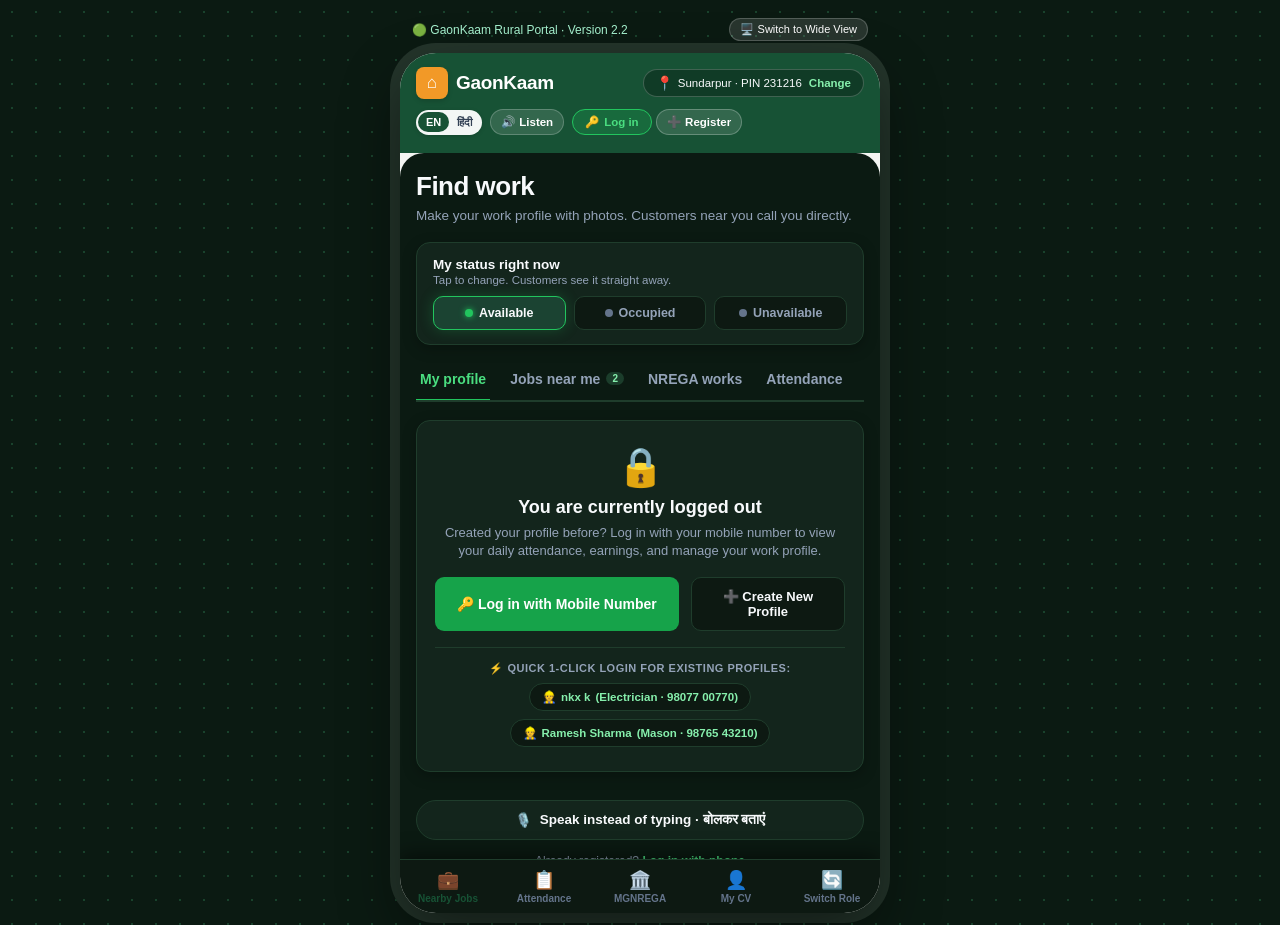
==== commit 4f638fbb: "Fix work owner attendance, remove duplicate role switcher, add back navigation and job status/delete" ====
--- a/index.html
+++ b/index.html
@@ -30,6 +30,14 @@
              SCREEN 1: FIRST INTERFACE - LOCATION ACCESS (PINCODE / DISTRICT / BLOCK)
              ================================================================ -->
         <div id="screenLocationGate" class="location-gate-card">
+          <!-- Back button to return to previous page (User Request) -->
+          <div class="location-gate-back-row" id="locationGateBackRow" style="margin-bottom:12px; display:none;">
+            <button type="button" class="btn-gate-back" onclick="goBack()">
+              <span style="font-size:16px; line-height:1;">‹</span>
+              <span id="locationGateBackText">वापस जाएं / Go Back</span>
+            </button>
+          </div>
+
           <div class="gate-badge-header">
             <div class="gate-logo-icon">🏡</div>
             <h1>GaonKaam · गाँवकाम</h1>
@@ -165,7 +173,7 @@
         <div id="screenAllWork" class="hidden">
           <div class="sub-screen-header">
             <div class="header-left-col">
-              <button class="back-btn" onclick="navigateTo('home_hub')">‹</button>
+              <button class="back-btn" onclick="goBack()">‹</button>
               <div class="sub-header-titles">
                 <h2>All work</h2>
                 <p>सभी काम · pick a type of work</p>
@@ -200,7 +208,7 @@
         <div id="screenCategoryWorkers" class="hidden">
           <div class="sub-screen-header">
             <div class="header-left-col">
-              <button class="back-btn" onclick="navigateTo('all_work')">‹</button>
+              <button class="back-btn" onclick="goBack()">‹</button>
               <div class="sub-header-titles">
                 <h2 id="categoryWorkersHeaderTitle">Carpenters</h2>
                 <p id="categoryWorkersHeaderSub">बढ़ई · 6 people</p>
@@ -226,7 +234,7 @@
         <div id="screenHireWorkers" class="hidden">
           <div class="sub-screen-header">
             <div class="header-left-col">
-              <button class="back-btn" onclick="navigateTo('home_hub')">‹</button>
+              <button class="back-btn" onclick="goBack()">‹</button>
               <div class="sub-header-titles">
                 <h2>Hire workers</h2>
                 <p>कारीगर बुलाएं · verified by phone</p>
@@ -280,7 +288,7 @@
         <div id="screenBazaar" class="hidden">
           <div class="sub-screen-header">
             <div class="header-left-col">
-              <button class="back-btn" onclick="navigateTo('home_hub')">‹</button>
+              <button class="back-btn" onclick="goBack()">‹</button>
               <div class="sub-header-titles">
                 <h2>Gaon Bazaar</h2>
                 <p>गाँव का बाज़ार · buy from local dealers</p>
@@ -326,7 +334,7 @@
         <div id="screenSellProduct" class="hidden">
           <div class="sub-screen-header">
             <div class="header-left-col">
-              <button class="back-btn" onclick="navigateTo('bazaar')">‹</button>
+              <button class="back-btn" onclick="goBack()">‹</button>
               <div class="sub-header-titles">
                 <h2>Sell a product</h2>
                 <p id="sellProductShopSub">सामान बेचें · Sharma Beej Bhandar</p>
@@ -443,7 +451,7 @@
         <div id="screenProfileCreator" class="hidden">
           <div class="sub-screen-header">
             <div class="header-left-col">
-              <button class="back-btn" onclick="navigateTo('home_hub')">‹</button>
+              <button class="back-btn" onclick="goBack()">‹</button>
               <div class="sub-header-titles">
                 <h2>Profile Manager</h2>
                 <p>प्रोफ़ाइल, फोटो व कार्य स्थल विवरण</p>
@@ -464,7 +472,7 @@
         <div id="screenShopOrders" class="hidden">
           <div class="sub-screen-header">
             <div class="header-left-col">
-              <button class="back-btn" onclick="navigateTo('bazaar')">‹</button>
+              <button class="back-btn" onclick="goBack()">‹</button>
               <div class="sub-header-titles">
                 <h2 id="ordersManagerTitle">Shop Orders Manager</h2>
                 <p id="ordersManagerShopSub">दुकानदार ऑर्डर प्रबंधन · Sharma Beej Bhandar</p>
@@ -485,7 +493,7 @@
         <div id="screenMnrega" class="hidden">
           <div class="sub-screen-header">
             <div class="header-left-col">
-              <button class="back-btn" onclick="navigateTo('home_hub')">‹</button>
+              <button class="back-btn" onclick="goBack()">‹</button>
               <div class="sub-header-titles">
                 <h2 id="mnregaHeaderTitle">MGNREGA Rural Works</h2>
                 <p id="mnregaHeaderSub">मनरेगा कार्य, जॉब कार्ड व डिजिटल हाजिरी (NMMS)</p>
@@ -522,9 +530,9 @@
           <span class="nav-icon">＋</span>
           <span>Sell</span>
         </button>
-        <button class="nav-item-btn" id="navBtnProfile" onclick="navigateTo('profile_creator')">
-          <span class="nav-icon">👤</span>
-          <span>Profile</span>
+        <button class="nav-item-btn" id="navBtnRole" onclick="openRoleSwitcherModal()">
+          <span class="nav-icon">🔄</span>
+          <span>Switch Role</span>
         </button>
       </nav>
 
--- a/styles.css
+++ b/styles.css
@@ -1081,10 +1081,17 @@
    Bottom Navigation Bar (5 Items: Work, Hire, Market, Sell, Profile)
    ========================================================================== */
 .bottom-nav-bar {
-  background: #ffffff; border-top: 1px solid var(--border-light);
-  display: grid; grid-template-columns: repeat(5, 1fr); position: absolute;
-  bottom: 0; left: 0; right: 0; height: 60px; z-index: 50;
-  box-shadow: 0 -4px 10px rgba(0, 0, 0, 0.04);
+  background: #0d1912;
+  border-top: 1.5px solid #1f3d2c;
+  display: grid;
+  grid-template-columns: repeat(5, 1fr);
+  position: sticky;
+  bottom: 0;
+  left: 0;
+  right: 0;
+  height: 60px;
+  z-index: 50;
+  box-shadow: 0 -4px 20px rgba(0, 0, 0, 0.5);
 }
 
 .nav-item-btn {
@@ -3413,3 +3420,198 @@
   color: #4ade80;
   font-weight: 600;
 }
+
+
+/* ==========================================================================
+   Bottom Role Switcher Option (User Request: Strict role isolation, bottom switch)
+   ========================================================================== */
+.bottom-role-switch-container {
+  margin-top: 24px;
+  margin-bottom: 16px;
+}
+
+.bottom-role-switch-card {
+  background: #13251c;
+  border: 1.5px solid #1f3d2c;
+  border-radius: 12px;
+  padding: 14px 16px;
+  display: flex;
+  align-items: center;
+  justify-content: space-between;
+  gap: 12px;
+  cursor: pointer;
+  transition: all 0.2s ease;
+}
+
+.bottom-role-switch-card:hover {
+  border-color: #22c55e;
+  background: #162c21;
+  box-shadow: 0 4px 14px rgba(34, 197, 94, 0.12);
+}
+
+.bottom-role-switch-left {
+  display: flex;
+  align-items: center;
+  gap: 12px;
+}
+
+.bottom-role-switch-icon {
+  width: 42px;
+  height: 42px;
+  border-radius: 10px;
+  background: #1b4332;
+  border: 1.5px solid #22c55e;
+  color: #4ade80;
+  display: flex;
+  align-items: center;
+  justify-content: center;
+  font-size: 20px;
+  flex-shrink: 0;
+}
+
+.bottom-role-switch-title {
+  font-size: 13.5px;
+  font-weight: 800;
+  color: #f8fafc;
+}
+
+.bottom-role-switch-subtitle {
+  font-size: 11.5px;
+  color: #94a3b8;
+  margin-top: 2px;
+}
+
+.bottom-role-switch-btn {
+  background: #1b4332;
+  border: 1px solid #22c55e;
+  color: #4ade80;
+  font-size: 12px;
+  font-weight: 700;
+  padding: 8px 14px;
+  border-radius: 8px;
+  cursor: pointer;
+  white-space: nowrap;
+  transition: all 0.2s ease;
+}
+
+.bottom-role-switch-btn:hover {
+  background: #22c55e;
+  color: #0f172a;
+}
+
+
+/* Location Gate Back Button Styling */
+.location-gate-back-row {
+  display: flex;
+  align-items: center;
+}
+
+.btn-gate-back {
+  background: #f1f5f9;
+  border: 1px solid #cbd5e1;
+  color: #1e293b;
+  font-size: 12.5px;
+  font-weight: 700;
+  border-radius: 8px;
+  padding: 6px 14px;
+  cursor: pointer;
+  display: inline-flex;
+  align-items: center;
+  gap: 6px;
+  transition: all 0.2s ease;
+}
+
+.btn-gate-back:hover {
+  background: #e2e8f0;
+  color: #0f172a;
+}
+
+/* Dark Theme Overrides for Work Owner Hired Workers & Attendance Register */
+.dark-portal-theme .hired-section-header h3 {
+  color: #f8fafc !important;
+}
+
+.dark-portal-theme .hired-section-header p {
+  color: #94a3b8 !important;
+}
+
+.dark-portal-theme .hired-stats-summary-grid .hired-stat-card {
+  background: #13251c !important;
+  border: 1px solid #1f3d2c !important;
+}
+
+.dark-portal-theme .hired-stat-card .hired-stat-label {
+  color: #94a3b8 !important;
+}
+
+.dark-portal-theme .hired-stat-card .hired-stat-val {
+  color: #f8fafc !important;
+}
+
+.dark-portal-theme .hired-stat-card.present .hired-stat-val {
+  color: #4ade80 !important;
+}
+
+.dark-portal-theme .hired-stat-card.absent .hired-stat-val {
+  color: #f87171 !important;
+}
+
+.dark-portal-theme .hired-stat-card.wages .hired-stat-val {
+  color: #fbbf24 !important;
+}
+
+.dark-portal-theme .hired-worker-card {
+  background: #13251c !important;
+  border: 1.5px solid #1f3d2c !important;
+}
+
+.dark-portal-theme .hired-worker-name-col h4 {
+  color: #f8fafc !important;
+}
+
+.dark-portal-theme .hired-worker-trade-text {
+  color: #94a3b8 !important;
+}
+
+.dark-portal-theme .hired-worker-wage-rate {
+  color: #4ade80 !important;
+}
+
+.dark-portal-theme .hired-worker-wage-sub {
+  color: #94a3b8 !important;
+}
+
+.dark-portal-theme .hired-project-banner {
+  background: #1b3d2b !important;
+  border: 1px solid #22c55e !important;
+  color: #f8fafc !important;
+}
+
+.dark-portal-theme .attendance-calendar-box {
+  background: #0d1912 !important;
+  border: 1px solid #1f3d2c !important;
+}
+
+.dark-portal-theme .attendance-box-header span {
+  color: #cbd5e1 !important;
+}
+
+.dark-portal-theme .btn-attendance-action {
+  background: #13251c !important;
+  border: 1px solid #1f3d2c !important;
+  color: #f8fafc !important;
+}
+
+.dark-portal-theme .btn-attendance-action:hover {
+  background: #1f3d2c !important;
+}
+
+.dark-portal-theme .btn-attendance-action.primary {
+  background: #16a34a !important;
+  border-color: #22c55e !important;
+  color: #ffffff !important;
+}
+
+.dark-portal-theme .btn-attendance-action.danger {
+  color: #f87171 !important;
+}
